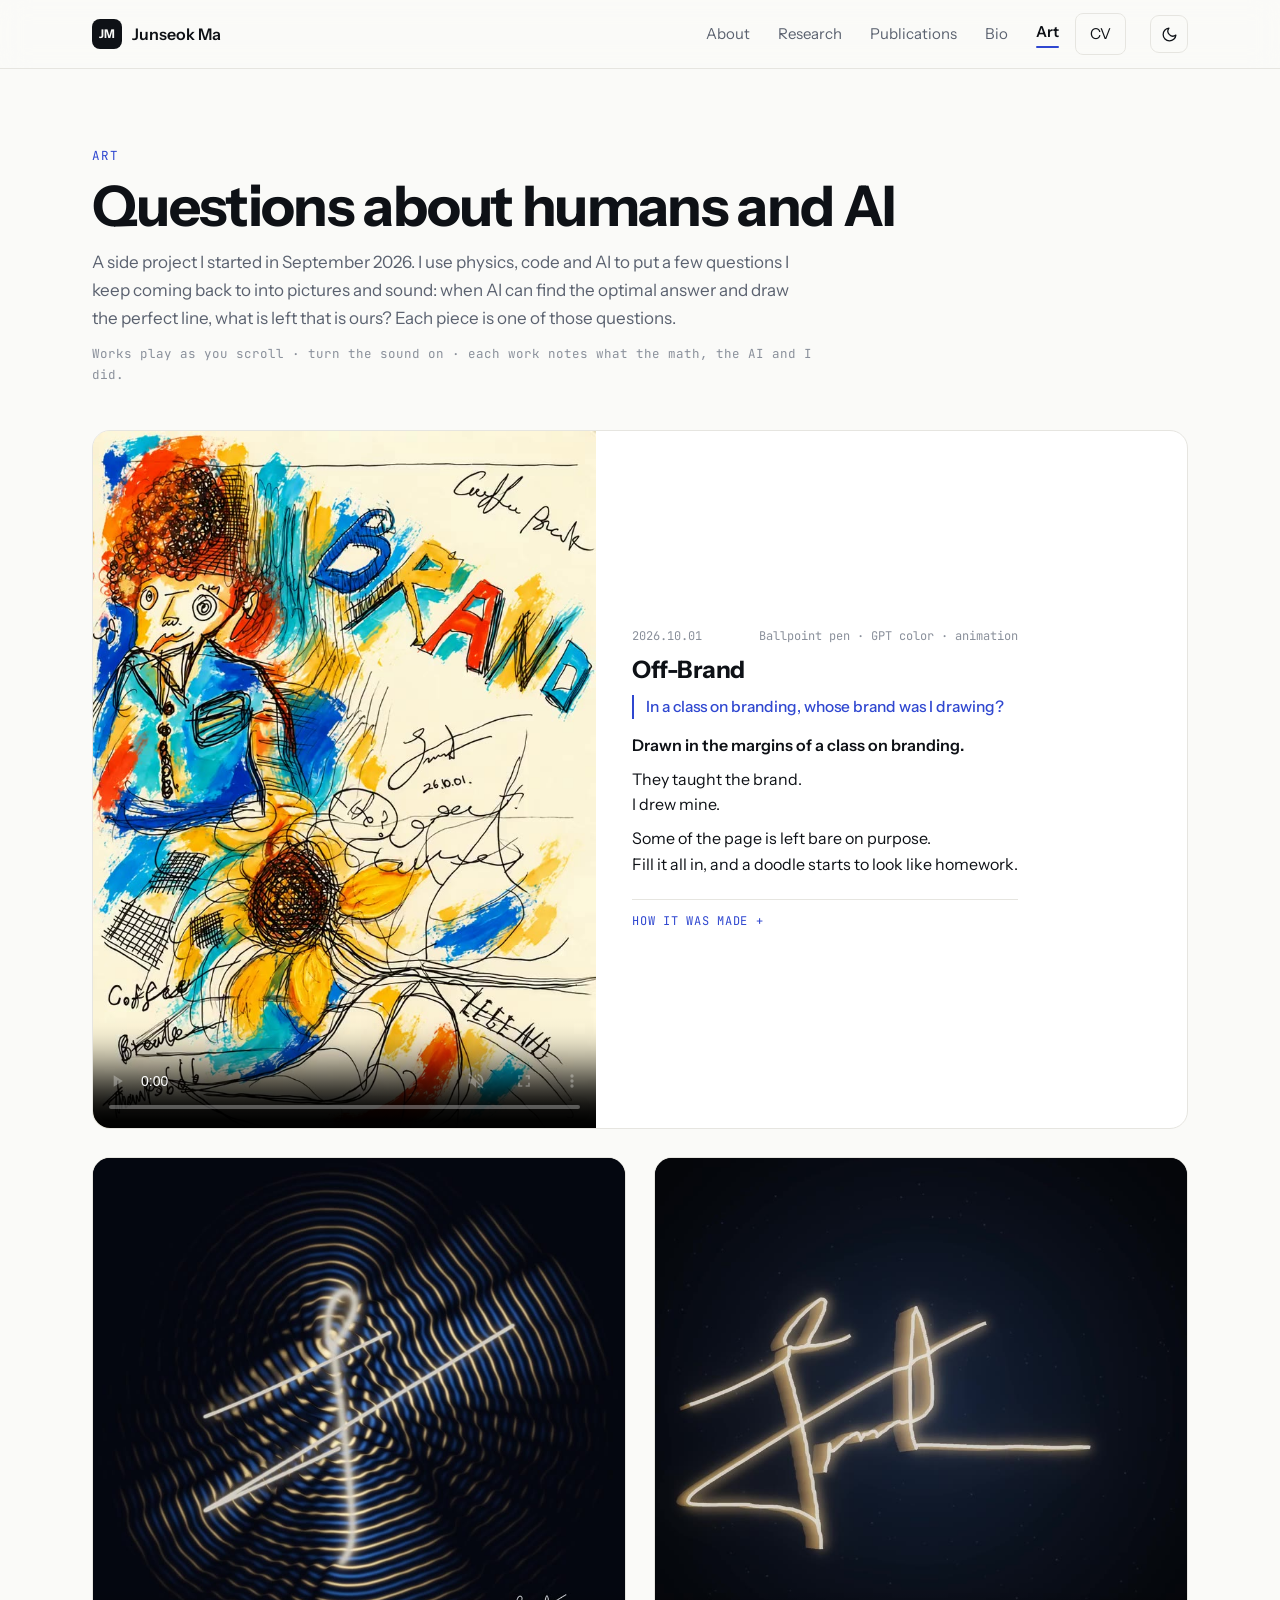
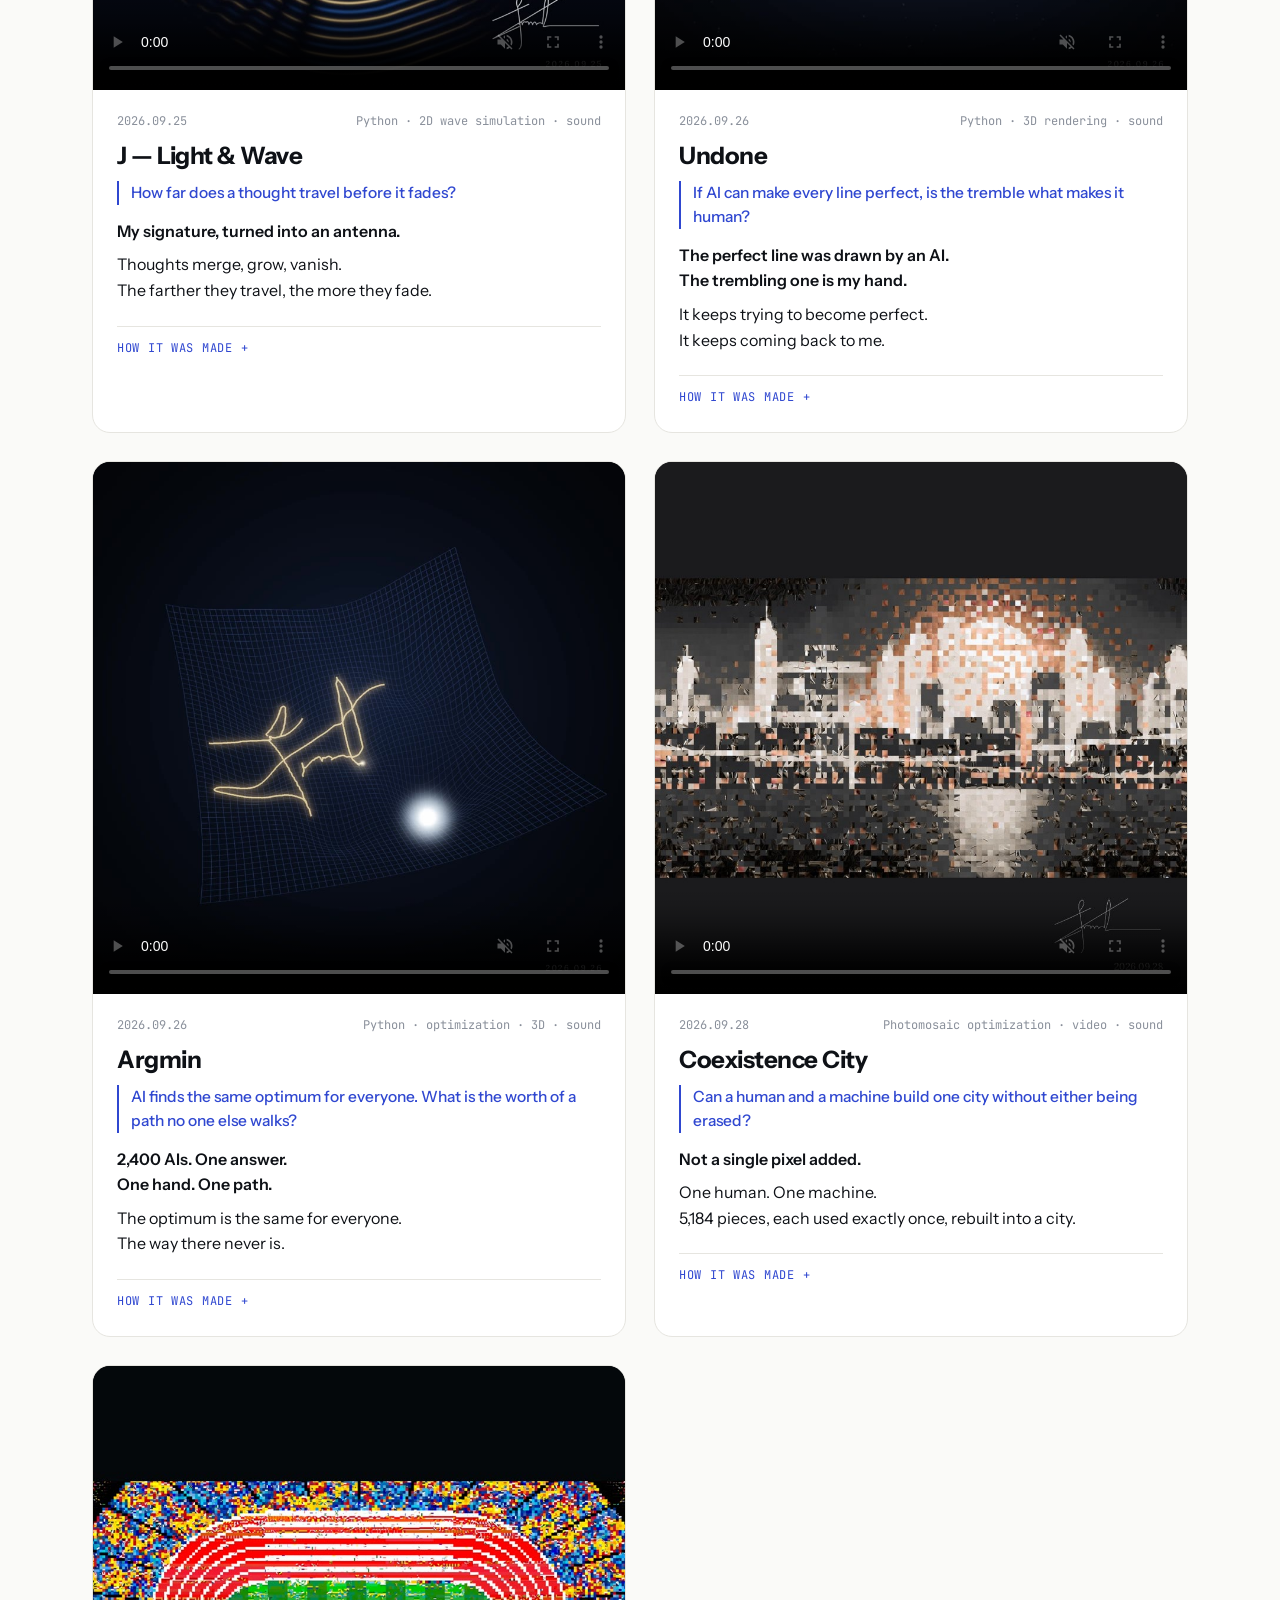
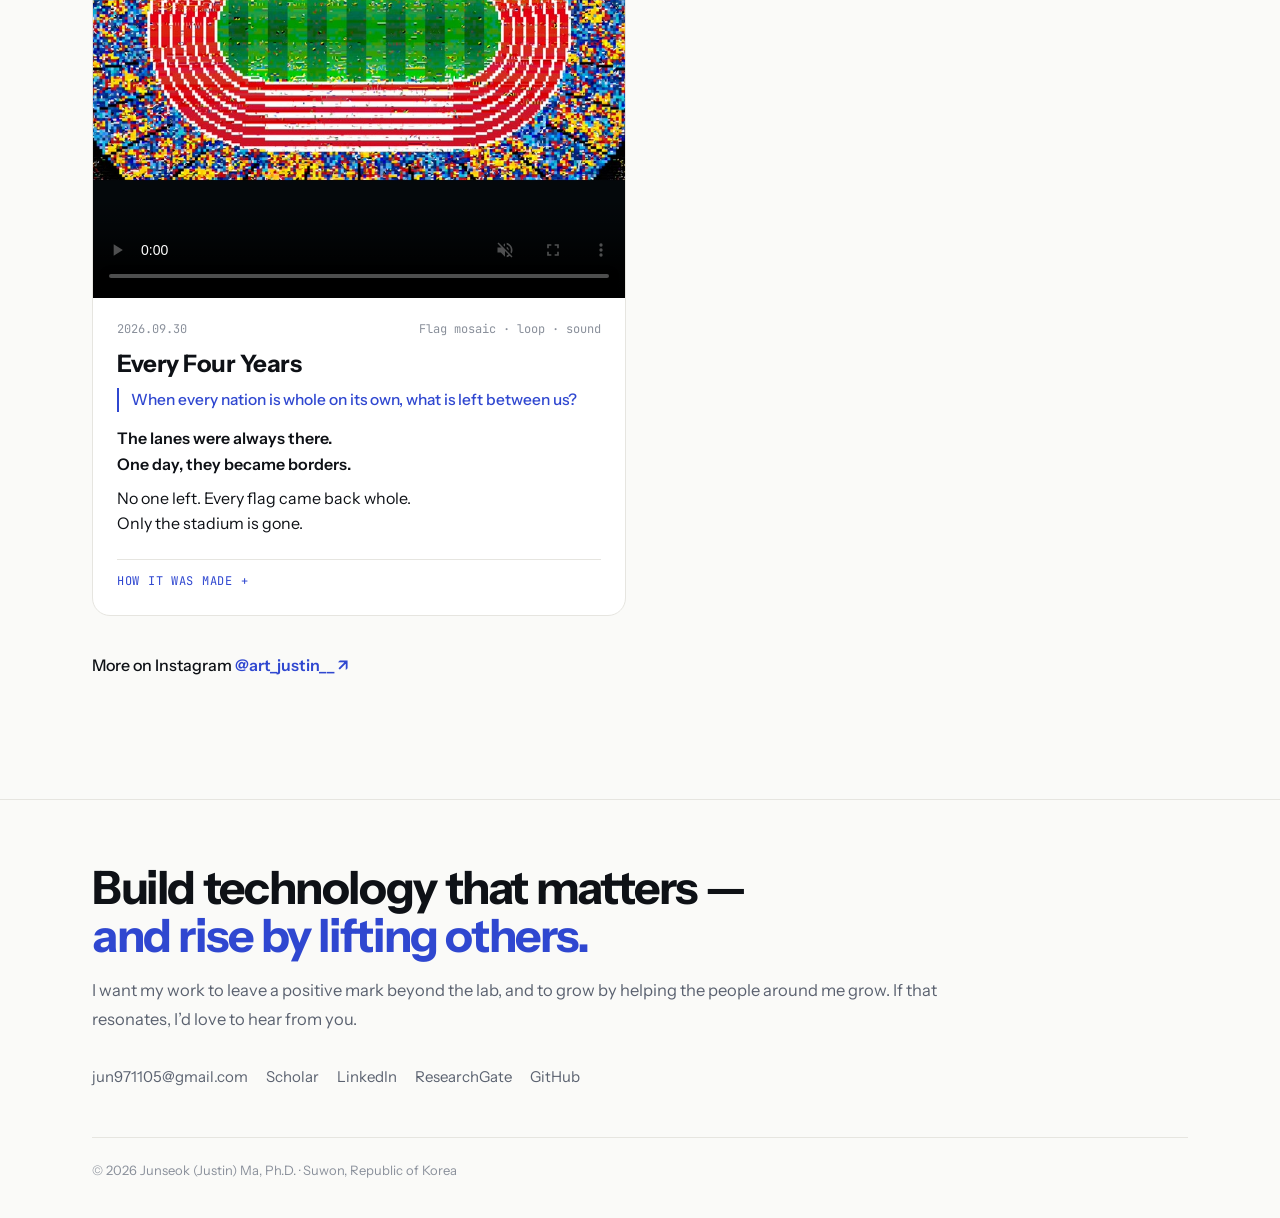
==== art.html @ 6d52af90 "Art: refine Off-Brand card text" ====
<!DOCTYPE html>
<html lang="en">
<head>
  <!-- HEAD:START -->
  <meta charset="UTF-8" />
  <meta name="viewport" content="width=device-width, initial-scale=1" />
  <meta name="color-scheme" content="light dark" />
  <link rel="preconnect" href="https://fonts.googleapis.com" />
  <link rel="preconnect" href="https://fonts.gstatic.com" crossorigin />
  <link href="https://fonts.googleapis.com/css2?family=Instrument+Sans:wght@400;500;600;700&family=JetBrains+Mono:wght@400;500&display=swap" rel="stylesheet" />
  <link rel="stylesheet" href="/assets/css/site.css?v=20261002" />
  <script>try{var t=localStorage.getItem('theme');if(t)document.documentElement.setAttribute('data-theme',t);}catch(e){}</script>
  <!-- HEAD:END -->
  <title>Art — Junseok (Justin) Ma</title>
  <meta name="description" content="Digital art by Justin Ma: physics, code and AI — calculated, not drawn." />
</head>
<body>
<!-- NAV:START -->
<header class="site-nav">
  <div class="container">
    <a class="brand" href="/"><span class="brand-mark">JM</span>Junseok Ma</a>
    <nav class="nav-links" aria-label="Main">
      <a href="/" data-nav="home">About</a>
      <a href="/research.html" data-nav="research">Research</a>
      <a href="/publication.html" data-nav="publications">Publications</a>
      <a href="/bio.html" data-nav="bio">Bio</a>
      <a href="/art.html" data-nav="art" class="active" aria-current="page">Art</a>
      <a class="nav-cv" href="https://drive.google.com/file/d/1LHwjuKT5SRex9XsXRxIwTksMJjRlqdAP/view?usp=sharing" target="_blank" rel="noopener">CV</a>
    </nav>
    <button class="theme-toggle" type="button" data-theme-toggle aria-label="Toggle dark mode">
      <svg viewBox="0 0 24 24" fill="none" stroke="currentColor" stroke-width="1.8" stroke-linecap="round" stroke-linejoin="round" aria-hidden="true"><path d="M21 12.8A9 9 0 1 1 11.2 3a7 7 0 0 0 9.8 9.8z"/></svg>
    </button>
  </div>
</header>
<!-- NAV:END -->
  <main class="page art-page">
  <div class="container">
    <header class="page-header">
      <span class="eyebrow">Art</span>
      <h1>Questions about humans and AI</h1>
      <p>A side project I started in September 2026. I use physics, code and AI to put a few questions I keep coming back to into pictures and sound: when AI can find the optimal answer and draw the perfect line, what is left that is ours? Each piece is one of those questions.</p>
      <p class="art-hint">Works play as you scroll · turn the sound on · each work notes what the math, the AI and I did.</p>
    </header>
    <div class="art-grid">
        <article class="artwork artwork--feature">
          <div class="art-media">
            <video src="/images/art/off-brand.mp4" poster="/images/art/off-brand.jpg" muted loop playsinline preload="none" controls aria-label="Off-Brand — looping animation of a hand-drawn page"></video>
          </div>
          <div class="art-body">
            <div class="art-meta"><span>2026.10.01</span><span>Ballpoint pen · GPT color · animation</span></div>
            <h2>Off-Brand</h2>
            <p class="art-q">In a class on branding, whose brand was I drawing?</p>
            <div class="art-lines">
            <p>Drawn in the margins of a class on branding.</p>
            <p>They taught the brand.<br />I drew mine.</p>
            <p>Some of the page is left bare on purpose.<br />Fill it all in, and a doodle starts to look like homework.</p>
            </div>
            <details class="art-how"><summary>How it was made</summary><p>Ballpoint and copper pen, drawn by hand in the margins of my notes during a class on branding, then signed and dated on the page. Color was added with ChatGPT (GPT-6 Astra), keeping every pen line, the signature and the date exactly as drawn, and leaving patches of bare paper and loose lines so it still reads as a doodle rather than a finished painting. The animation is code written with Claude (Anthropic): it gently bends parts of the page (the man sways and nods, his spiral eyes turn, the sunflower floats) without redrawing a single line, plus a slight hand-drawn shimmer. The title has two meanings: drifting off the topic of the class, and doing something a little off-brand for an engineer.</p></details>
          </div>
        </article>
        <article class="artwork">
          <div class="art-media">
            <video src="/images/art/j-light-wave.mp4" poster="/images/art/j-light-wave.jpg" muted loop playsinline preload="none" controls aria-label="J — Light &amp; Wave — looping video with sound"></video>
          </div>
          <div class="art-body">
            <div class="art-meta"><span>2026.09.25</span><span>Python · 2D wave simulation · sound</span></div>
            <h2>J — Light &amp; Wave</h2>
            <p class="art-q">How far does a thought travel before it fades?</p>
            <div class="art-lines">
            <p>My signature, turned into an antenna.</p>
            <p>Thoughts merge, grow, vanish.<br />The farther they travel, the more they fade.</p>
            </div>
            <details class="art-how"><summary>How it was made</summary><p>About 240 tiny wave sources were placed along the strokes of my signature, a quarter wavelength apart, so each stroke radiates like a traveling-wave antenna. Their cylindrical waves were summed pixel by pixel: gold marks the crests, blue the troughs, and brightness the field strength. The loop is one full wave cycle. Physics set the interference and the nulls; I chose the color, the glow and the fade.</p></details>
          </div>
        </article>
        <article class="artwork">
          <div class="art-media">
            <video src="/images/art/undone.mp4" poster="/images/art/undone.jpg" muted loop playsinline preload="none" controls aria-label="Undone — looping video with sound"></video>
          </div>
          <div class="art-body">
            <div class="art-meta"><span>2026.09.26</span><span>Python · 3D rendering · sound</span></div>
            <h2>Undone</h2>
            <p class="art-q">If AI can make every line perfect, is the tremble what makes it human?</p>
            <div class="art-lines">
            <p>The perfect line was drawn by an AI.<br />The trembling one is my hand.</p>
            <p>It keeps trying to become perfect.<br />It keeps coming back to me.</p>
            </div>
            <details class="art-how"><summary>How it was made</summary><p>The trembling line is traced from my real handwritten signature. An AI smoothed it into perfect curves, then let it fall back to my hand. The melody is read off the signature itself: the higher the pen, the higher the note — clean when perfecting, lo-fi when returning.</p></details>
          </div>
        </article>
        <article class="artwork">
          <div class="art-media">
            <video src="/images/art/argmin.mp4" poster="/images/art/argmin.jpg" muted loop playsinline preload="none" controls aria-label="Argmin — looping video with sound"></video>
          </div>
          <div class="art-body">
            <div class="art-meta"><span>2026.09.26</span><span>Python · optimization · 3D · sound</span></div>
            <h2>Argmin</h2>
            <p class="art-q">AI finds the same optimum for everyone. What is the worth of a path no one else walks?</p>
            <div class="art-lines">
            <p>2,400 AIs. One answer.<br />One hand. One path.</p>
            <p>The optimum is the same for everyone.<br />The way there never is.</p>
            </div>
            <details class="art-how"><summary>How it was made</summary><p>Every particle runs real gradient descent on the landscape, and they all find the same minimum. The golden line is my handwritten signature, which ignores the slope. The particles’ tones collapse into one note as they converge.</p></details>
          </div>
        </article>
        <article class="artwork">
          <div class="art-media">
            <video src="/images/art/coexistence-city.mp4" poster="/images/art/coexistence-city.jpg" muted loop playsinline preload="none" controls aria-label="Coexistence City — looping video with sound"></video>
          </div>
          <div class="art-body">
            <div class="art-meta"><span>2026.09.28</span><span>Photomosaic optimization · video · sound</span></div>
            <h2>Coexistence City</h2>
            <p class="art-q">Can a human and a machine build one city without either being erased?</p>
            <div class="art-lines">
            <p>Not a single pixel added.</p>
            <p>One human. One machine.<br />5,184 pieces, each used exactly once, rebuilt into a city.</p>
            </div>
            <details class="art-how"><summary>How it was made</summary><p>The human is me; the robot was imagined by an AI (ChatGPT). Both portraits were cut into tiles, and an optimizer decided where every tile goes — no copies, no recoloring, nothing left over. Every tile that lands plays a note: soft strings for the human, small metallic pings for the machine.</p></details>
          </div>
        </article>
        <article class="artwork">
          <div class="art-media">
            <video src="/images/art/every-four-years.mp4" poster="/images/art/every-four-years.jpg" muted loop playsinline preload="none" controls aria-label="Every Four Years — looping video with sound"></video>
          </div>
          <div class="art-body">
            <div class="art-meta"><span>2026.09.30</span><span>Flag mosaic · loop · sound</span></div>
            <h2>Every Four Years</h2>
            <p class="art-q">When every nation is whole on its own, what is left between us?</p>
            <div class="art-lines">
            <p>The lanes were always there.<br />One day, they became borders.</p>
            <p>No one left. Every flag came back whole.<br />Only the stadium is gone.</p>
            </div>
            <details class="art-how"><summary>How it was made</summary><p>The flags of 193 UN member states and 2 observer states, each cut into 108 pieces — 21,060 in all, every piece used exactly once, nothing added or recolored. Arranged by color, they become a stadium seen from above. It tears along the lane lines, each piece flies home to its own flag in parade order, and then they gather again, in a seamless 36-second loop. The crowd is heard only while the stadium is whole; the glassy sparkle follows how many nations are in motion. Made in dialogue with Claude (Anthropic), which wrote the layout, rendering and sound code. Flag artwork: flag-icons (MIT).</p></details>
          </div>
        </article>
    </div>
    <p class="art-follow">More on Instagram <a href="https://www.instagram.com/art_justin__/" target="_blank" rel="noopener">@art_justin__ ↗</a></p>
  </div>
  </main>
<!-- FOOTER:START -->
<footer class="site-footer">
  <div class="container">
    <div class="footer-cta">
      <div class="footer-message">
        <h2>Build technology that matters —<br /><span>and rise by lifting others.</span></h2>
        <p>I want my work to leave a positive mark beyond the lab, and to grow by helping the people around me grow. If that resonates, I’d love to hear from you.</p>
      </div>
      <div class="footer-links">
        <a href="mailto:jun971105@gmail.com">jun971105@gmail.com</a>
        <a href="https://scholar.google.com/citations?user=HI6_iqEAAAAJ&hl=en" target="_blank" rel="noopener">Scholar</a>
        <a href="https://www.linkedin.com/in/justin-junseok-ma/" target="_blank" rel="noopener">LinkedIn</a>
        <a href="https://www.researchgate.net/profile/Justin-Ma-11/research" target="_blank" rel="noopener">ResearchGate</a>
        <a href="https://github.com/justin-js-ma" target="_blank" rel="noopener">GitHub</a>
      </div>
    </div>
    <div class="footer-bottom">
      <span>© 2026 Junseok (Justin) Ma, Ph.D. · Suwon, Republic of Korea</span>
    </div>
  </div>
</footer>
<script src="/assets/js/site.js" defer></script>
<script src="/assets/js/art.js" defer></script>
<!-- FOOTER:END -->
</body>
</html>
---- assets/css/site.css ----
/* ==========================================================
   justin-js-ma.github.io — shared styles
   ========================================================== */

:root {
  --bg: #fafaf8;
  --surface: #ffffff;
  --ink: #0e1116;
  --muted: #5b6270;
  --faint: #8a909b;
  --line: #e6e5e0;
  --accent: #2f47d0;
  --accent-soft: #eef0fc;
  --warm: #974712;
  --warm-soft: #fbeee2;
  --nav-bg: rgba(250, 250, 248, 0.82);
  --radius: 16px;
  --maxw: 1160px;
  --font: "Instrument Sans", system-ui, -apple-system, "Segoe UI", sans-serif;
  --mono: "JetBrains Mono", ui-monospace, SFMono-Regular, Menlo, monospace;
}

:root[data-theme="dark"] {
  --bg: #0c0f14;
  --surface: #131821;
  --ink: #e9ecf2;
  --muted: #a0a8b6;
  --faint: #7a8392;
  --line: #242b37;
  --accent: #9aa9ff;
  --accent-soft: #1b2242;
  --warm: #f1b27c;
  --warm-soft: #32231a;
  --nav-bg: rgba(12, 15, 20, 0.82);
}

@media (prefers-color-scheme: dark) {
  :root:not([data-theme="light"]) {
    --bg: #0c0f14;
    --surface: #131821;
    --ink: #e9ecf2;
    --muted: #a0a8b6;
    --faint: #7a8392;
    --line: #242b37;
    --accent: #9aa9ff;
    --accent-soft: #1b2242;
    --warm: #f1b27c;
    --warm-soft: #32231a;
    --nav-bg: rgba(12, 15, 20, 0.82);
  }
}

*, *::before, *::after { box-sizing: border-box; }
html { scroll-behavior: smooth; scroll-padding-top: 88px; -webkit-text-size-adjust: 100%; }
body {
  margin: 0;
  background: var(--bg);
  color: var(--ink);
  font-family: var(--font);
  font-size: 16px;
  line-height: 1.65;
  -webkit-font-smoothing: antialiased;
}
img { max-width: 100%; display: block; }
a { color: inherit; text-decoration: none; }
a:hover { color: var(--accent); }
p a, li a, .text-link { color: var(--accent); }
p a:hover, li a:hover, .text-link:hover { text-decoration: underline; text-underline-offset: 3px; }
strong { font-weight: 600; }
.mono { font-family: var(--mono); }
.container { max-width: var(--maxw); margin: 0 auto; padding: 0 32px; }

/* ---------- Navigation ---------- */
.site-nav {
  position: sticky; top: 0; z-index: 50;
  background: var(--nav-bg);
  backdrop-filter: saturate(180%) blur(14px);
  -webkit-backdrop-filter: saturate(180%) blur(14px);
  border-bottom: 1px solid var(--line);
}
.site-nav .container { display: flex; align-items: center; gap: 24px; height: 68px; }
.brand { display: flex; align-items: center; gap: 10px; font-weight: 600; font-size: 16px; margin-right: auto; white-space: nowrap; }
.brand-mark {
  display: grid; place-items: center; width: 30px; height: 30px; border-radius: 8px;
  background: var(--ink); color: var(--bg); font-size: 12px; font-weight: 700; letter-spacing: 0.02em;
}
.brand:hover { color: var(--ink); }
.nav-links { display: flex; align-items: center; gap: 4px; }
.nav-links a { padding: 8px 12px; border-radius: 8px; font-size: 15px; color: var(--muted); }
.nav-links a:hover { color: var(--ink); background: var(--accent-soft); }
.nav-links a.active { color: var(--ink); font-weight: 600; }
.nav-links a.active::after { content: ""; display: block; height: 2px; margin-top: 2px; border-radius: 2px; background: var(--accent); }
.nav-cv { padding: 8px 14px !important; border: 1px solid var(--line); color: var(--ink) !important; }
.theme-toggle {
  display: grid; place-items: center; width: 38px; height: 38px; border-radius: 9px;
  border: 1px solid var(--line); background: transparent; color: var(--ink); cursor: pointer;
}
.theme-toggle:hover { background: var(--accent-soft); }
.theme-toggle svg { width: 17px; height: 17px; }

/* ---------- Common blocks ---------- */
.eyebrow { font-family: var(--mono); font-size: 12.5px; letter-spacing: 0.08em; text-transform: uppercase; color: var(--accent); }
.chip {
  display: inline-flex; align-items: center; gap: 6px; padding: 6px 12px; border-radius: 999px;
  border: 1px solid var(--line); font-size: 13px; font-weight: 500; color: var(--ink); background: var(--surface);
}
.chip-accent { background: var(--accent); border-color: var(--accent); color: #fff; }
:root[data-theme="dark"] .chip-accent { color: #0c0f14; }
@media (prefers-color-scheme: dark) { :root:not([data-theme="light"]) .chip-accent { color: #0c0f14; } }
.badge { align-self: flex-start; display: inline-block; padding: 3px 10px; border-radius: 999px; background: var(--warm-soft); color: var(--warm); font-size: 12px; font-weight: 600; }
.btn {
  display: inline-flex; align-items: center; gap: 8px; height: 44px; padding: 0 18px; border-radius: 10px;
  font-size: 15px; font-weight: 600; border: 1px solid var(--line); background: var(--surface); color: var(--ink);
}
.btn:hover { color: var(--ink); border-color: var(--ink); }
.btn-primary { background: var(--ink); border-color: var(--ink); color: var(--bg); }
.btn-primary:hover { color: var(--bg); opacity: 0.88; }
.btn svg, .icon-link svg { width: 17px; height: 17px; flex-shrink: 0; }
.card { background: var(--surface); border: 1px solid var(--line); border-radius: var(--radius); }

/* ---------- Home: hero ---------- */
.hero { padding: 88px 0 56px; }
.hero .container { display: grid; grid-template-columns: minmax(0, 1fr) 340px; gap: 72px; align-items: center; }
.hero h1 { margin: 18px 0 20px; font-size: clamp(44px, 6.4vw, 76px); line-height: 1; letter-spacing: -0.035em; font-weight: 700; }
.hero h1 .phd { color: var(--faint); font-weight: 500; }
.hero-role { font-size: 19px; font-weight: 600; margin: 0; }
.hero-org { font-size: 16px; color: var(--muted); margin: 2px 0 22px; }
.hero-lead { font-size: 18px; line-height: 1.7; color: var(--muted); max-width: 640px; margin: 0 0 28px; }
.hero-actions { display: flex; flex-wrap: wrap; gap: 10px; align-items: center; }
.icon-link {
  display: inline-grid; place-items: center; width: 44px; height: 44px; border-radius: 10px;
  border: 1px solid var(--line); background: var(--surface); color: var(--ink);
}
.icon-link:hover { border-color: var(--ink); color: var(--ink); }
.hero-photo { position: relative; }
.hero-photo img { width: 100%; height: auto; aspect-ratio: 4 / 5; object-fit: cover; border-radius: 22px; }
.hero-photo .status {
  position: absolute; left: 14px; bottom: 14px; display: inline-flex; align-items: center; gap: 8px;
  padding: 8px 13px; border-radius: 999px; background: rgba(10, 13, 18, 0.74); color: #fff; font-size: 13px; font-weight: 500;
  backdrop-filter: blur(6px); -webkit-backdrop-filter: blur(6px);
}
.status-dot { width: 8px; height: 8px; border-radius: 50%; background: #4ade80; box-shadow: 0 0 0 3px rgba(74, 222, 128, 0.25); }

/* ---------- Home: stats ---------- */
.stats { display: grid; grid-template-columns: repeat(4, minmax(0, 1fr)); border-top: 1px solid var(--line); border-bottom: 1px solid var(--line); }
.stat { padding: 26px 24px 26px 0; }
.stat + .stat { padding-left: 24px; border-left: 1px solid var(--line); }
.stat-num { font-size: 34px; font-weight: 700; letter-spacing: -0.02em; line-height: 1.1; }
.stat-label { font-size: 14px; color: var(--muted); margin-top: 6px; }

/* ---------- Home: sections ---------- */
.section { padding: 96px 0 0; }
.section-grid { display: grid; grid-template-columns: 260px minmax(0, 1fr); gap: 48px; }
.section-head { position: sticky; top: 100px; align-self: start; }
.section-head .num { font-family: var(--mono); font-size: 13px; color: var(--accent); }
.section-head h2 { margin: 8px 0 10px; font-size: 32px; line-height: 1.1; letter-spacing: -0.02em; }
.section-head p { margin: 0; font-size: 15px; color: var(--muted); }
.section-head .text-link { display: inline-block; margin-top: 14px; font-size: 15px; font-weight: 600; }

/* Research */
.research-intro { font-size: 18px; line-height: 1.75; margin: 0 0 28px; }
.figure { padding: 14px; margin: 0 0 20px; }
.figure img { border-radius: 10px; width: 100%; background: #fff; }
.figure figcaption { font-size: 13px; color: var(--faint); padding: 12px 4px 0; }
.themes { display: grid; grid-template-columns: repeat(3, minmax(0, 1fr)); gap: 16px; }
.theme h3 { font-size: 17.5px !important; }
.theme { padding: 26px; display: flex; flex-direction: column; gap: 10px; }
.theme-top { display: flex; justify-content: space-between; align-items: center; gap: 12px; }
.theme-icon { display: grid; place-items: center; width: 40px; height: 40px; border-radius: 10px; background: var(--accent-soft); color: var(--accent); }
.theme-icon svg { width: 20px; height: 20px; }
.theme-when { font-family: var(--mono); font-size: 12px; color: var(--faint); }
.theme h3 { margin: 4px 0 0; font-size: 19px; letter-spacing: -0.01em; }
.theme p { margin: 0; font-size: 15px; color: var(--muted); line-height: 1.65; }
.theme .result { margin-top: auto; padding-top: 12px; border-top: 1px dashed var(--line); font-size: 13.5px; color: var(--ink); }
.theme .result span { font-family: var(--mono); font-size: 11.5px; color: var(--accent); text-transform: uppercase; letter-spacing: 0.06em; margin-right: 6px; }

/* Timeline */
.timeline { list-style: none; margin: 0; padding: 0; position: relative; }
.timeline::before { content: ""; position: absolute; left: 7px; top: 8px; bottom: 8px; width: 1px; background: var(--line); }
.tl-item { position: relative; padding: 0 0 36px 40px; }
.tl-item:last-child { padding-bottom: 0; }
.tl-item::before {
  content: ""; position: absolute; left: 0; top: 7px; width: 15px; height: 15px; border-radius: 50%;
  background: var(--bg); border: 2px solid var(--line);
}
.tl-item.current::before { border-color: var(--accent); background: var(--accent); box-shadow: 0 0 0 4px var(--accent-soft); }
.tl-when { font-family: var(--mono); font-size: 13px; color: var(--faint); }
.tl-item.current .tl-when { color: var(--accent); }
.tl-title { margin: 4px 0 2px; font-size: 20px; font-weight: 600; letter-spacing: -0.01em; }
.tl-role { font-size: 16px; }
.tl-meta { font-size: 14px; color: var(--muted); margin-top: 2px; }
.tl-points { margin: 12px 0 0; padding-left: 18px; color: var(--muted); font-size: 15px; }
.tl-points li { margin: 5px 0; }
.tl-points li::marker { color: var(--faint); }
.tl-sub { margin-top: 14px; padding: 16px 18px; border-radius: 12px; background: var(--surface); border: 1px solid var(--line); }
.tl-sub + .tl-sub { margin-top: 10px; }
.tl-sub-title { font-weight: 600; font-size: 15px; }
.tl-sub-meta { font-size: 13px; color: var(--faint); font-family: var(--mono); }
.tl-sub p { margin: 6px 0 0; font-size: 14.5px; color: var(--muted); }

/* Education */
.edu { display: grid; grid-template-columns: repeat(3, minmax(0, 1fr)); gap: 14px; }
.edu-item { padding: 22px; }
.edu-item .when { font-family: var(--mono); font-size: 12.5px; color: var(--faint); }
.edu-item .deg { font-size: 22px; font-weight: 700; margin-top: 6px; }
.edu-item .school { font-size: 15px; }
.edu-item .lab { font-size: 13.5px; color: var(--muted); margin-top: 4px; }

/* Publications (home) */
.pubs { display: grid; grid-template-columns: repeat(2, minmax(0, 1fr)); gap: 14px; }
.pub { padding: 24px; display: flex; flex-direction: column; gap: 10px; }
.pub:hover { border-color: var(--ink); color: var(--ink); }
.pub-title { font-size: 17.5px; font-weight: 600; line-height: 1.45; }
.pub-authors { font-size: 14px; color: var(--muted); }
.pub-venue { margin-top: auto; font-size: 13.5px; color: var(--faint); font-family: var(--mono); }

/* Talks, service, honors */
.talk { padding: 24px; display: grid; grid-template-columns: minmax(0, 1fr) auto; gap: 20px; align-items: start; }
.talk-title { font-size: 18px; font-weight: 600; line-height: 1.4; }
.talk p { margin: 6px 0 0; font-size: 14.5px; color: var(--muted); }
.talk .when { font-family: var(--mono); font-size: 13px; color: var(--faint); white-space: nowrap; }
.sub-h { font-size: 13px; font-family: var(--mono); letter-spacing: 0.06em; text-transform: uppercase; color: var(--faint); margin: 36px 0 14px; }
.reviews { display: flex; flex-wrap: wrap; gap: 8px; }
.reviews .chip { background: var(--surface); }
.reviews .chip em { font-style: normal; color: var(--faint); font-family: var(--mono); font-size: 12px; }
.honors { list-style: none; margin: 0; padding: 0; border-top: 1px solid var(--line); }
.honors li { display: grid; grid-template-columns: minmax(0, 1fr) auto; gap: 24px; padding: 14px 0; border-bottom: 1px solid var(--line); }
.honors .h-title { font-weight: 500; }
.honors .h-org { display: block; font-size: 14px; color: var(--muted); }
.honors .h-year { font-family: var(--mono); font-size: 13px; color: var(--faint); padding-top: 2px; white-space: nowrap; }

/* ---------- Footer ---------- */
.site-footer { margin-top: 120px; border-top: 1px solid var(--line); }
.footer-cta { padding: 64px 0 48px; display: flex; justify-content: space-between; align-items: flex-end; gap: 32px; flex-wrap: wrap; }
.footer-cta h2 { margin: 0; font-size: clamp(32px, 4.6vw, 52px); line-height: 1.05; letter-spacing: -0.03em; }
.footer-cta h2 span { color: var(--accent); }
.footer-links { display: flex; gap: 18px; flex-wrap: wrap; font-size: 15px; color: var(--muted); }
.footer-bottom { display: flex; justify-content: space-between; align-items: center; gap: 16px; padding: 22px 0 36px; font-size: 13px; color: var(--faint); border-top: 1px solid var(--line); flex-wrap: wrap; }
.hits { display: inline-flex; align-items: center; gap: 8px; font-family: var(--mono); font-size: 11px; letter-spacing: 0.08em; text-transform: uppercase; }
.hits img { height: 16px; }

/* ---------- Inner pages (Bio / Research / Publications) ---------- */
.page { padding: 72px 0 0; }
.page-header { margin-bottom: 44px; }
.page-header h1, .page h1 { margin: 10px 0 12px; font-size: clamp(38px, 5vw, 56px); line-height: 1.05; letter-spacing: -0.03em; font-weight: 700; }
.page-header p { margin: 0; font-size: 17px; color: var(--muted); max-width: 760px; }
.page .lead { font-size: 18px; line-height: 1.75; color: var(--muted); max-width: 860px; }
.page .section { padding: 56px 0 0; }
.page .section > h2, .page .section h2 { font-size: 28px; letter-spacing: -0.02em; margin: 0 0 18px; padding-bottom: 12px; border-bottom: 1px solid var(--line); }
.page h3 { font-size: 20px; margin: 44px 0 14px; letter-spacing: -0.01em; }
.page p { max-width: 860px; }

/* Bio */
.bio-body { max-width: 860px; }
.bio-body .profile-pic { float: right; width: 280px; margin: 6px 0 24px 36px; border-radius: 18px; aspect-ratio: 4 / 5; object-fit: cover; }
.bio-body p { font-size: 17px; line-height: 1.8; color: var(--ink); margin: 0 0 20px; }
.back { margin-top: 40px; }
.back a { color: var(--accent); font-weight: 600; }

/* Research page */
.overview-img { width: 100%; border-radius: 14px; border: 1px solid var(--line); background: #fff; padding: 10px; margin: 8px 0 28px; }
.grid { display: grid; grid-template-columns: repeat(2, minmax(0, 1fr)); gap: 16px; }
.grid .card { padding: 26px; }
.grid .card h3 { margin: 0 0 10px; font-size: 19px; }
.grid .card p { margin: 0; font-size: 15.5px; color: var(--muted); line-height: 1.7; }
.bullets { padding-left: 20px; }
.bullets li { margin: 8px 0; }
.note { color: var(--faint); font-size: 14px; }

/* Publications page */
.ordered { margin: 0; padding: 0; list-style: none; counter-reset: pub; }
.ordered li {
  counter-increment: pub; position: relative; padding: 16px 0 16px 52px; border-bottom: 1px solid var(--line);
  font-size: 15.5px; line-height: 1.65;
}
.ordered li::before {
  content: counter(pub, decimal-leading-zero); position: absolute; left: 0; top: 18px;
  font-family: var(--mono); font-size: 12.5px; color: var(--faint);
}
.me { font-weight: 700; color: var(--ink); text-decoration: underline; text-decoration-color: var(--accent); text-underline-offset: 3px; }
.journal-name { font-style: italic; font-weight: 600; }
.tag { display: inline-block; font-size: 11.5px; padding: 2px 9px; border-radius: 999px; background: var(--accent-soft); color: var(--accent); font-weight: 600; margin-left: 4px; vertical-align: 1px; }
.link-btn { font-size: 13.5px; font-weight: 600; color: var(--accent); margin-left: 4px; }
.pub-jump { display: flex; flex-wrap: wrap; gap: 8px; margin: 0 0 8px; }

/* ---------- Responsive ---------- */
@media (max-width: 980px) {
  .hero .container { grid-template-columns: 1fr; gap: 40px; }
  .hero-photo { max-width: 360px; order: -1; }
  .hero-photo img { aspect-ratio: 1 / 1; object-position: 50% 12%; }
  .section-grid { grid-template-columns: 1fr; gap: 24px; }
  .section-head { position: static; }
  .stats { grid-template-columns: repeat(2, minmax(0, 1fr)); }
  .stat:nth-child(3) { padding-left: 0; border-left: 0; }
  .stat:nth-child(n+3) { border-top: 1px solid var(--line); }
}
@media (max-width: 720px) {
  .container { padding: 0 20px; }
  .site-nav .container { height: auto; padding-top: 12px; padding-bottom: 12px; flex-wrap: wrap; gap: 8px; }
  .nav-links { order: 3; width: 100%; overflow-x: auto; gap: 0; margin: 0 -8px; }
  .nav-links a { font-size: 14px; padding: 6px 8px; white-space: nowrap; }
  .hero { padding: 40px 0 40px; }
  .hero-photo { max-width: 240px; }
  .hero-photo .status { font-size: 12px; padding: 6px 10px; left: 10px; bottom: 10px; }
  .hero-lead { font-size: 16.5px; }
  .themes, .pubs, .edu, .grid { grid-template-columns: 1fr; }
  .section { padding-top: 72px; }
  .talk { grid-template-columns: 1fr; }
  .bio-body .profile-pic { float: none; width: 100%; max-width: 320px; margin: 0 0 24px; }
  .ordered li { padding-left: 40px; }
  .stat-num { font-size: 28px; }
}

/* ---------- Publications: card list ---------- */
.pub-filters { display: flex; flex-wrap: wrap; gap: 8px; margin: 0 0 8px; position: sticky; top: 68px; z-index: 5; padding: 12px 0; background: var(--bg); }
.filter {
  display: inline-flex; align-items: center; gap: 8px; height: 38px; padding: 0 14px; border-radius: 999px;
  border: 1px solid var(--line); background: var(--surface); color: var(--muted); font: inherit; font-size: 14px; font-weight: 500; cursor: pointer;
}
.filter span { font-family: var(--mono); font-size: 12px; color: var(--faint); }
.filter:hover { color: var(--ink); border-color: var(--ink); }
.filter.is-active { background: var(--ink); border-color: var(--ink); color: var(--bg); }
.filter.is-active span { color: var(--bg); opacity: 0.7; }
.filter--ext { margin-left: auto; color: var(--accent); }
.pub-group { padding-top: 40px; }
.pub-group[hidden] { display: none; }
.pub-group-title { display: flex; align-items: baseline; gap: 10px; font-size: 22px !important; margin: 0 0 16px !important; padding-bottom: 12px; border-bottom: 1px solid var(--line); }
.pub-group-title span { font-family: var(--mono); font-size: 13px; font-weight: 400; color: var(--faint); }
.pubcard {
  display: grid; grid-template-columns: 148px minmax(0, 1fr) 88px; gap: 24px; align-items: center;
  padding: 18px 22px 18px 18px; margin-bottom: 12px; background: var(--surface); border: 1px solid var(--line); border-radius: 16px;
  transition: border-color .15s ease, transform .15s ease, box-shadow .15s ease;
}
.pubcard:hover { border-color: color-mix(in srgb, var(--accent) 45%, var(--line)); transform: translateY(-1px); box-shadow: 0 6px 22px -14px rgba(20, 30, 80, 0.35); }
.pubcard[hidden] { display: none; }
.pubcard--compact { grid-template-columns: minmax(0, 1fr) 88px; padding: 16px 22px; }
.pub-thumb {
  position: relative; height: 104px; border-radius: 11px; overflow: hidden; display: flex; flex-direction: column; justify-content: space-between;
  padding: 12px; color: var(--accent); background: var(--accent-soft);
  background-image: radial-gradient(circle at 1px 1px, color-mix(in srgb, var(--accent) 22%, transparent) 1px, transparent 0);
  background-size: 10px 10px;
}
.pub-thumb svg { width: 26px; height: 26px; }
.pub-thumb span { font-family: var(--mono); font-size: 11px; line-height: 1.35; color: var(--ink); opacity: 0.8; }
.pub-thumb--optics { color: #b4532a; background-color: #fbefe6; background-image: radial-gradient(circle at 1px 1px, rgba(180, 83, 42, 0.18) 1px, transparent 0); }
.pub-thumb--matter { color: #1f7a5c; background-color: #e7f4ee; background-image: radial-gradient(circle at 1px 1px, rgba(31, 122, 92, 0.18) 1px, transparent 0); }
.pub-thumb--plain { color: var(--muted); background-color: var(--bg); background-image: none; border: 1px dashed var(--line); }
.pub-thumb img { position: absolute; inset: 0; width: 100%; height: 100%; object-fit: cover; }
:root[data-theme="dark"] .pub-thumb--optics { background-color: #2c1d14; }
:root[data-theme="dark"] .pub-thumb--matter { background-color: #12261f; }
@media (prefers-color-scheme: dark) {
  :root:not([data-theme="light"]) .pub-thumb--optics { background-color: #2c1d14; }
  :root:not([data-theme="light"]) .pub-thumb--matter { background-color: #12261f; }
}
.pub-body { min-width: 0; }
.pub-name { margin: 0 0 6px !important; font-size: 17px !important; line-height: 1.4; letter-spacing: -0.005em; font-weight: 600; }
.pub-name .lang { font-weight: 400; color: var(--faint); font-size: 14px; }
.pub-by { margin: 0; font-size: 14px; line-height: 1.55; color: var(--muted); }
.pub-in { margin: 3px 0 0; font-size: 14px; color: var(--ink); }
.pub-pills { display: flex; flex-wrap: wrap; gap: 6px; margin-top: 10px; }
.pill { display: inline-flex; align-items: center; height: 24px; padding: 0 10px; border-radius: 999px; font-size: 11.5px; font-weight: 600; letter-spacing: 0.02em; }
.pill--status { background: var(--warm-soft); color: var(--warm); }
.pill--first { background: var(--accent-soft); color: var(--accent); }
.pill--link { border: 1px solid var(--line); color: var(--ink); font-family: var(--mono); font-weight: 500; text-transform: uppercase; font-size: 11px; }
.pill--link:hover { border-color: var(--accent); color: var(--accent); }
.pub-year { justify-self: end; font-size: 30px; font-weight: 600; letter-spacing: -0.02em; color: color-mix(in srgb, var(--ink) 22%, transparent); font-variant-numeric: tabular-nums; }
.pub-empty { color: var(--faint); padding: 24px 0; }
@media (max-width: 720px) {
  .pubcard, .pubcard--compact { grid-template-columns: 1fr; gap: 6px; padding: 16px; }
  .pub-thumb { display: none; }
  .pub-year { order: -1; justify-self: start; font-family: var(--mono); font-size: 12.5px; font-weight: 500; color: var(--faint); letter-spacing: 0; }
  .filter--ext { margin-left: 0; }
  .pub-filters { top: 96px; }
}

/* ---------- Bio page ---------- */
.bio-header { margin-bottom: 48px; }
.bio-tagline { font-size: clamp(19px, 2.2vw, 23px) !important; line-height: 1.45; color: var(--muted); margin: 0 !important; letter-spacing: -0.01em; }
.bio-layout { display: grid; grid-template-columns: 300px minmax(0, 1fr); gap: 72px; align-items: start; }
.bio-aside { position: sticky; top: 100px; display: flex; flex-direction: column; gap: 24px; }
.bio-photo { width: 100%; aspect-ratio: 4 / 5; height: auto; object-fit: cover; border-radius: 18px; }
.bio-facts { margin: 0; display: flex; flex-direction: column; gap: 14px; }
.bio-facts div { padding-top: 14px; border-top: 1px solid var(--line); }
.bio-facts dt { font-family: var(--mono); font-size: 11.5px; letter-spacing: 0.08em; text-transform: uppercase; color: var(--faint); margin-bottom: 4px; }
.bio-facts dd { margin: 0; font-size: 14.5px; line-height: 1.55; }
.bio-links { display: flex; flex-wrap: wrap; gap: 6px 14px; padding-top: 14px; border-top: 1px solid var(--line); font-size: 14px; }
.bio-links a { color: var(--accent); }
.bio-links a:hover { text-decoration: underline; text-underline-offset: 3px; }
.bio-text { max-width: 660px; }
.bio-text p { font-size: 18px; line-height: 1.8; margin: 0 0 1.35em; max-width: none; }
.bio-text .bio-lead { font-size: 21px; line-height: 1.6; letter-spacing: -0.01em; color: var(--ink); }
.bio-text .bio-close { padding-top: 1.35em; border-top: 1px solid var(--line); color: var(--ink); font-weight: 500; }
@media (max-width: 980px) {
  .bio-layout { grid-template-columns: 1fr; gap: 36px; }
  .bio-aside { position: static; display: grid; grid-template-columns: 180px minmax(0, 1fr); gap: 20px 24px; }
  .bio-aside .bio-photo { grid-row: span 2; }
  .bio-links { grid-column: 1 / -1; }
}
@media (max-width: 720px) {
  .bio-header { margin-bottom: 32px; }
  .bio-aside { grid-template-columns: 112px minmax(0, 1fr); gap: 14px 16px; }
  .bio-aside .bio-photo { grid-row: span 1; border-radius: 12px; }
  .bio-facts { gap: 10px; }
  .bio-facts div:first-child { padding-top: 0; border-top: 0; }
  .bio-facts dd { font-size: 13.5px; }
  .bio-text p { font-size: 16.5px; line-height: 1.75; margin-bottom: 1.2em; }
  .bio-text .bio-lead { font-size: 18.5px; }
}
.pub-thumb.has-art { padding: 0; display: block; }
.pub-thumb .thumb-art { width: 100%; height: 100%; display: block; }

/* ---------- Home: research infographic ---------- */
.flow { padding: 28px; margin: 0 0 20px; display: flex; flex-direction: column; gap: 28px; }
.flow-head { display: flex; justify-content: space-between; align-items: baseline; gap: 16px; flex-wrap: wrap; }
.flow-sub { font-size: 14px; color: var(--faint); }
.flow-steps { list-style: none; margin: 0; padding: 0; display: grid; grid-template-columns: repeat(4, minmax(0, 1fr)); gap: 12px; counter-reset: none; }
.flow-step { position: relative; display: flex; flex-direction: column; gap: 8px; padding: 18px 16px; border-radius: 14px; background: var(--bg); border: 1px solid var(--line); }
.flow-step:not(:last-child)::after {
  content: ""; position: absolute; top: 34px; right: -12px; width: 12px; height: 12px; z-index: 1;
  background: no-repeat center / 12px url("data:image/svg+xml,%3Csvg xmlns='http://www.w3.org/2000/svg' viewBox='0 0 12 12'%3E%3Cpath d='M3 2l4 4-4 4' fill='none' stroke='%238a909b' stroke-width='1.6' stroke-linecap='round' stroke-linejoin='round'/%3E%3C/svg%3E");
}
.flow-step.is-now { background: var(--accent-soft); border-color: color-mix(in srgb, var(--accent) 40%, var(--line)); }
.flow-top { display: flex; justify-content: space-between; align-items: center; }
.flow-icon { display: grid; place-items: center; width: 36px; height: 36px; border-radius: 10px; background: var(--surface); color: var(--accent); border: 1px solid var(--line); }
.flow-icon svg { width: 19px; height: 19px; }
.flow-num { font-family: var(--mono); font-size: 11.5px; color: var(--faint); letter-spacing: 0.04em; }
.flow-step.is-now .flow-num { color: var(--accent); font-weight: 500; }
.flow-step h3 { margin: 4px 0 0; font-size: 17px; letter-spacing: -0.01em; }
.flow-step p { margin: 0; font-size: 13.5px; line-height: 1.55; color: var(--muted); }
.flow-proof { margin-top: auto; padding-top: 10px; border-top: 1px dashed var(--line); font-family: var(--mono); font-size: 11px; line-height: 1.45; color: var(--ink); }

.spectrum { display: flex; flex-direction: column; gap: 10px; }
.spectrum-label { font-family: var(--mono); font-size: 11.5px; letter-spacing: 0.08em; text-transform: uppercase; color: var(--faint); }
.spectrum-track { position: relative; padding: 30px 0 26px; }
.spectrum-bar { position: relative; height: 10px; border-radius: 999px; overflow: hidden; background: var(--line); }
:root[data-theme="dark"] .spectrum-bar { filter: saturate(0.9) brightness(0.85); }
.spectrum-now {
  position: absolute; top: 0; height: 22px; border: 1.5px solid var(--accent); border-bottom: 0; border-radius: 8px 8px 0 0;
  display: flex; align-items: flex-start; justify-content: flex-start;
}
.spectrum-now em { font-style: normal; font-size: 11px; font-weight: 600; color: var(--accent); background: var(--surface); padding: 0 6px; margin-left: 8px; transform: translateY(-9px); white-space: nowrap; }
.spectrum-dot {
  position: absolute; top: 25px; transform: translateX(-50%); display: grid; place-items: center; width: 20px; height: 20px; border-radius: 50%;
  background: var(--ink); color: var(--bg); font-family: var(--mono); font-size: 10.5px; font-weight: 500; box-shadow: 0 0 0 3px var(--surface);
}
.spectrum-axis { position: relative; height: 16px; margin-top: 8px; }
.spectrum-axis span { position: absolute; transform: translateX(-50%); font-family: var(--mono); font-size: 10.5px; color: var(--faint); white-space: nowrap; }
.spectrum-axis span:first-child { transform: none; }
.spectrum-axis span:last-child { transform: translateX(-100%); }
.spectrum-legend { list-style: none; margin: 0; padding: 0; display: grid; grid-template-columns: repeat(2, minmax(0, 1fr)); gap: 10px 24px; font-size: 13.5px; line-height: 1.5; color: var(--muted); }
.spectrum-legend li { display: grid; grid-template-columns: 26px minmax(0, 1fr); align-items: start; }
.spectrum-legend b { display: inline-grid; place-items: center; width: 18px; height: 18px; margin-top: 1px; border-radius: 50%; background: var(--ink); color: var(--bg); font-family: var(--mono); font-size: 10px; font-weight: 500; }

.flow-path { display: flex; flex-wrap: wrap; align-items: center; gap: 8px; padding-top: 18px; border-top: 1px solid var(--line); font-size: 14px; font-weight: 500; }
.flow-path em { font-style: normal; font-family: var(--mono); font-size: 11.5px; font-weight: 400; color: var(--faint); margin-left: 4px; }
.flow-path .arrow { color: var(--faint); }
.flow-path .is-now { color: var(--accent); }

@media (max-width: 980px) {
  .flow-steps { grid-template-columns: repeat(2, minmax(0, 1fr)); }
  .flow-step:nth-child(2)::after { display: none; }
}
@media (max-width: 720px) {
  .flow { padding: 18px; gap: 22px; }
  .flow-steps { grid-template-columns: 1fr; }
  .flow-step::after { display: none; }
  .spectrum-legend { grid-template-columns: 1fr; }
  .spectrum-axis span:nth-child(2), .spectrum-axis span:nth-child(5) { display: none; }
  .spectrum-now em { font-size: 10px; }
}

/* ---------- Stats: animated ---------- */
.stat { position: relative; overflow: hidden; }
.stat-num { font-variant-numeric: tabular-nums; font-size: clamp(38px, 4.4vw, 52px) !important; transition: color .6s ease; }
.stats.is-armed .stat-num { color: var(--accent); }
.stats.is-in .stat-num.done { color: var(--ink); }
.stat-sub { font-family: var(--mono); font-size: 11.5px; color: var(--faint); margin-top: 4px; letter-spacing: 0.02em; }
.stat-bar { position: absolute; left: 0; bottom: -1px; height: 2px; width: 100%; background: var(--accent); transform: scaleX(0); transform-origin: left; }
.stat + .stat .stat-bar { left: 24px; width: calc(100% - 24px); }
.stats.is-armed .stat-bar { transition: transform 1.4s cubic-bezier(.16, 1, .3, 1); }
.stats.is-in .stat-bar { transform: scaleX(1); }
.stats.is-in .stat:nth-child(2) .stat-bar { transition-delay: .14s; }
.stats.is-in .stat:nth-child(3) .stat-bar { transition-delay: .28s; }
.stats.is-in .stat:nth-child(4) .stat-bar { transition-delay: .42s; }
.stats:not(.is-armed) .stat-bar { transform: scaleX(1); opacity: .35; }

/* ---------- Original research figure ---------- */
.figure--hero { padding: 18px; }
.figure--hero img { border-radius: 12px; }
.figure--hero figcaption { display: flex; flex-wrap: wrap; gap: 4px 10px; font-size: 13.5px; color: var(--muted); padding: 14px 4px 2px; }
.figure--hero figcaption span { font-weight: 600; color: var(--ink); }

/* ---------- Spectrum: regions + visible zoom ---------- */
.spectrum-track { padding-top: 48px !important; }
.spectrum-now { top: 0 !important; }
.spectrum-regions { position: relative; height: 16px; margin-bottom: 4px; }
.spectrum-regions span { position: absolute; top: 0; text-align: center; font-family: var(--mono); font-size: 10.5px; letter-spacing: 0.02em; color: var(--faint); border-left: 1px dashed var(--line); line-height: 16px; white-space: nowrap; overflow: hidden; }
.spectrum-regions span:first-child { border-left: 0; }
.seg { position: absolute; top: 0; bottom: 0; }
.seg-mw { background: linear-gradient(90deg, #cfd7fa, #a9b8f4); }
.seg-mm { background: linear-gradient(90deg, #a9b8f4, #8e9cef); }
.seg-thz { background: linear-gradient(90deg, #8e9cef, #a58fe0); }
.seg-ir { background: linear-gradient(90deg, #b58ec9, #d98a7a 70%, #c0392b); }
.seg-vis { background: linear-gradient(90deg, #ff2d2d, #ff9a1f, #ffe11f, #37d67a, #1fb5ff, #3b4cff, #8a2be2); }
.seg-uv { background: linear-gradient(90deg, #7b3fe4, #b6a6f0); }
.spectrum-dot { top: 63px !important; }
.spectrum-zoom { margin: 14px 0 0 auto; width: min(360px, 100%); position: relative; }
.spectrum-zoom::before { content: "zoom · visible band"; display: block; text-align: right; margin-bottom: 6px; font-family: var(--mono); font-size: 10px; letter-spacing: 0.06em; text-transform: uppercase; color: var(--faint); }
.zoom-bar { position: relative; height: 14px; border-radius: 999px; background: linear-gradient(90deg, #d7191c 0%, #ff7f00 18%, #ffe11f 36%, #2fc46b 52%, #1fb5ff 68%, #3b4cff 84%, #7a2be2 100%); }
.zoom-bar .spectrum-dot { top: -3px !important; left: 50%; }
.zoom-scale { display: flex; justify-content: space-between; align-items: baseline; gap: 8px; margin-top: 6px; font-family: var(--mono); font-size: 10.5px; color: var(--faint); }
.zoom-scale b { font-family: var(--font); font-size: 12.5px; font-weight: 600; color: var(--ink); }

/* ---------- Research scenes (sci-fi screens) ---------- */
.scene { position: relative; height: 150px; border-radius: 12px; overflow: hidden; background: #060912; border: 1px solid rgba(95, 227, 255, 0.2);
  box-shadow: 0 10px 30px -18px rgba(40, 80, 255, 0.55), inset 0 0 0 1px rgba(150, 132, 255, 0.06); }
.scene canvas { position: absolute; inset: 0; width: 100%; height: 100%; display: block; }
.scene .c { position: absolute; width: 10px; height: 10px; border-color: #5fe3ff; border-style: solid; border-width: 0; opacity: .75; pointer-events: none; }
.scene .tl { top: 6px; left: 6px; border-top-width: 1.5px; border-left-width: 1.5px; }
.scene .tr { top: 6px; right: 6px; border-top-width: 1.5px; border-right-width: 1.5px; }
.scene .bl { bottom: 6px; left: 6px; border-bottom-width: 1.5px; border-left-width: 1.5px; }
.scene .br { bottom: 6px; right: 6px; border-bottom-width: 1.5px; border-right-width: 1.5px; }
.theme .scene { margin: -10px -10px 6px; }
.card--scene { display: flex; flex-direction: column; }
.card--scene .scene { height: 170px; margin: -10px -10px 18px; }
@media (max-width: 720px) { .scene { height: 140px; } .card--scene .scene { height: 150px; } .spectrum-regions span { font-size: 8.5px; letter-spacing: 0; } .spectrum-regions span:nth-child(3) { visibility: hidden; } }

/* ---------- Research: highlights timeline ---------- */
.highlights { list-style: none; margin: 0; padding: 0; position: relative; }
.highlights::before { content: ""; position: absolute; left: 96px; top: 6px; bottom: 6px; width: 1px; background: var(--line); }
.hl { display: grid; grid-template-columns: 80px minmax(0, 1fr); gap: 32px; padding: 0 0 26px; position: relative; }
.hl::before { content: ""; position: absolute; left: 91px; top: 6px; width: 11px; height: 11px; border-radius: 50%; background: var(--bg); border: 2px solid var(--accent); }
.hl-year { font-family: var(--mono); font-size: 13px; color: var(--faint); text-align: right; padding-top: 1px; }
.hl-tag { display: inline-block; font-family: var(--mono); font-size: 11px; letter-spacing: 0.06em; text-transform: uppercase; color: var(--accent); }
.hl h3 { margin: 4px 0 6px !important; font-size: 18px !important; letter-spacing: -0.01em; }
.hl p { margin: 0; font-size: 15px; line-height: 1.65; color: var(--muted); max-width: 760px; }
.hl-link { font-family: var(--mono); font-size: 12px; font-weight: 500; white-space: nowrap; }
.page .note a { color: var(--accent); }

/* ---------- Footer message ---------- */
.footer-message { max-width: 920px; }
.footer-message h2 { font-size: clamp(30px, 4vw, 46px) !important; }
.footer-message p { margin: 16px 0 0; font-size: 16.5px; line-height: 1.7; color: var(--muted); }
@media (max-width: 720px) {
  .highlights::before { left: 6px; }
  .hl { grid-template-columns: 1fr; gap: 4px; padding-left: 28px; }
  .hl::before { left: 1px; }
  .hl-year { text-align: left; }
}

/* ---------- Stats: five columns ---------- */
.stats--5 { grid-template-columns: repeat(5, minmax(0, 1fr)); }
.stats.is-in .stat:nth-child(5) .stat-bar { transition-delay: .56s; }
@media (max-width: 980px) {
  .stats--5 { grid-template-columns: repeat(2, minmax(0, 1fr)); }
  .stats--5 .stat:nth-child(odd) { padding-left: 0; border-left: 0; }
  .stats--5 .stat:nth-child(odd) .stat-bar { left: 0; width: 100%; }
  .stats--5 .stat:nth-child(even) { padding-left: 24px; border-left: 1px solid var(--line); }
  .stats--5 .stat:nth-child(n+3) { border-top: 1px solid var(--line); }
  .stats--5 .stat:nth-child(5) { grid-column: 1 / -1; }
}

/* ---------- Publications: numbering + year dividers ---------- */
.pubcard { grid-template-columns: 136px minmax(0, 1fr) 64px; padding: 16px 20px 16px 16px; margin-bottom: 10px; }
.pubcard--compact { grid-template-columns: minmax(0, 1fr) 64px; }
.pub-thumb { height: 92px; }
.pub-name { font-size: 17.5px !important; line-height: 1.38; }
.pub-by { color: color-mix(in srgb, var(--ink) 62%, var(--bg)); }
.pub-in { margin-top: 5px; font-size: 14px; font-weight: 500; }
.pub-in .journal-name { color: var(--accent); font-style: italic; font-weight: 600; }
.pub-y { color: var(--faint); font-weight: 400; }
.pub-no { justify-self: end; align-self: start; margin-top: 2px; font-family: var(--mono); font-size: 13px; font-weight: 500; color: var(--muted); background: var(--bg); border: 1px solid var(--line); border-radius: 8px; padding: 4px 8px; min-width: 44px; text-align: center; }
.pubcard[data-first="true"] .pub-no { color: var(--accent); border-color: color-mix(in srgb, var(--accent) 40%, var(--line)); background: var(--accent-soft); }
.pub-yeardiv { display: flex; align-items: center; gap: 12px; margin: 18px 0 10px; }
.pub-yeardiv:first-of-type { margin-top: 4px; }
.pub-yeardiv span { font-family: var(--mono); font-size: 13px; font-weight: 500; color: var(--ink); }
.pub-yeardiv::after { content: ""; flex: 1; height: 1px; background: var(--line); }
.pub-yeardiv[hidden] { display: none; }
.pub-group-title { margin-bottom: 8px !important; }
@media (max-width: 720px) {
  .pubcard, .pubcard--compact { grid-template-columns: minmax(0, 1fr) auto; }
  .pub-no { order: 0; grid-row: 1; grid-column: 2; }
  .pub-thumb, .pub-thumb.has-art { display: none; }
  .pub-body { grid-row: 1; grid-column: 1; }
}
.bio-facts .fact { display: block; }
.bio-facts .fact + .fact { margin-top: 8px; }
.pub-thumb.has-img { background: #ffffff; border: 1px solid var(--line); }
.pub-thumb.has-img img { object-fit: contain; padding: 4px; }

/* ---------- Home overview scene ---------- */
.overview-fx { margin: 0 0 20px; }
.scene--hero { height: auto !important; aspect-ratio: 12 / 5; border-radius: 16px; }
.overview-fx figcaption { display: flex; flex-wrap: wrap; gap: 4px 8px; padding: 12px 4px 0; font-size: 13.5px; color: var(--muted); }
.overview-fx figcaption span { font-weight: 600; color: var(--ink); }
@media (max-width: 560px) { .scene--hero { aspect-ratio: 10 / 16.5; } }
.tl-head { display: flex; flex-wrap: wrap; align-items: baseline; gap: 4px 14px; margin: 4px 0 2px; }
.tl-head .tl-title { margin: 0; }
.tl-where { display: inline-flex; align-items: center; gap: 4px; font-size: 13px; color: var(--faint); }
.tl-where svg { width: 13px; height: 13px; flex-shrink: 0; position: relative; top: 1px; }
.pill--new { background: color-mix(in srgb, #1f9d6b 14%, transparent); color: #147a52; }
:root[data-theme="dark"] .pill--new { color: #6fe3b0; }
@media (prefers-color-scheme: dark) { :root:not([data-theme="light"]) .pill--new { color: #6fe3b0; } }

/* ---------- Home: philosophy statement ---------- */
.motto { padding: 104px 0 8px; }
.motto .container { display: flex; flex-direction: column; align-items: center; text-align: center; }
.motto-line { margin: 0; font-size: clamp(30px, 4.4vw, 54px); line-height: 1.1; letter-spacing: -0.03em; font-weight: 700; max-width: 980px; }
.motto-line span { color: var(--accent); }
.motto-text { margin: 22px 0 0; max-width: 640px; font-size: 17px; line-height: 1.7; color: var(--muted); }
.motto + .section { padding-top: 104px; }
.footer-message--contact h2 { margin-top: 8px !important; font-size: clamp(26px, 3vw, 34px) !important; }
@media (max-width: 720px) {
  .motto { padding: 72px 0 0; }
  .motto .container { align-items: flex-start; text-align: left; }
  .motto-line { font-size: 26px; line-height: 1.15; }
  .motto-text { font-size: 15.5px; margin-top: 16px; }
  .motto + .section { padding-top: 72px; }
}

/* ---------- Art page ---------- */
.art-page .page-header p { max-width: 720px; }
.art-hint { margin-top: 12px !important; font-family: var(--mono); font-size: 12.5px !important; color: var(--faint) !important; }
.art-grid { display: grid; grid-template-columns: repeat(2, minmax(0, 1fr)); gap: 28px; }
.artwork { display: flex; flex-direction: column; background: var(--surface); border: 1px solid var(--line); border-radius: 18px; overflow: hidden; }
.art-media { position: relative; aspect-ratio: 1 / 1; background: #05070c; }
.art-media video { position: absolute; inset: 0; width: 100%; height: 100%; object-fit: cover; display: block; }
.art-body { padding: 22px 24px 24px; display: flex; flex-direction: column; gap: 10px; }
.art-meta { display: flex; flex-wrap: wrap; justify-content: space-between; gap: 4px 16px; font-family: var(--mono); font-size: 12px; color: var(--faint); }
.art-body h2 { margin: 0; font-size: 24px; letter-spacing: -0.02em; line-height: 1.2; border: 0 !important; padding: 0 !important; }
.art-lines p { margin: 0 0 8px; font-size: 16px; line-height: 1.6; color: var(--ink); }
.art-lines p:first-child { font-weight: 600; }
.art-how { margin-top: 4px; padding-top: 12px; border-top: 1px solid var(--line); }
.art-how summary { cursor: pointer; font-family: var(--mono); font-size: 12px; letter-spacing: 0.06em; text-transform: uppercase; color: var(--accent); list-style: none; }
.art-how summary::-webkit-details-marker { display: none; }
.art-how summary::after { content: " +"; }
.art-how[open] summary::after { content: " −"; }
.art-how p { margin: 10px 0 0; font-size: 14.5px; line-height: 1.7; color: var(--muted); }
.art-follow { margin-top: 36px; font-size: 16px; font-weight: 500; }
.art-follow a { color: var(--accent); font-weight: 600; }
@media (max-width: 720px) {
  .art-grid { grid-template-columns: 1fr; gap: 20px; }
  .art-body { padding: 18px 18px 20px; }
  .art-body h2 { font-size: 21px; }
}
.art-q { margin: 0 0 4px; padding-left: 12px; border-left: 2px solid var(--accent); font-size: 15.5px; line-height: 1.55; color: var(--accent); font-weight: 500; max-width: none !important; }
/* featured (wide) artwork card — first card on the Art page */
.artwork--feature { grid-column: 1 / -1; flex-direction: row; }
.artwork--feature .art-media { flex: 0 0 46%; aspect-ratio: 720 / 998; background: #f6efdd; }
.artwork--feature .art-body { justify-content: center; padding: 32px 36px; }
@media (max-width: 720px) {
  .artwork--feature { flex-direction: column; }
  .artwork--feature .art-media { flex: none; }
  .artwork--feature .art-body { padding: 18px 18px 20px; }
}
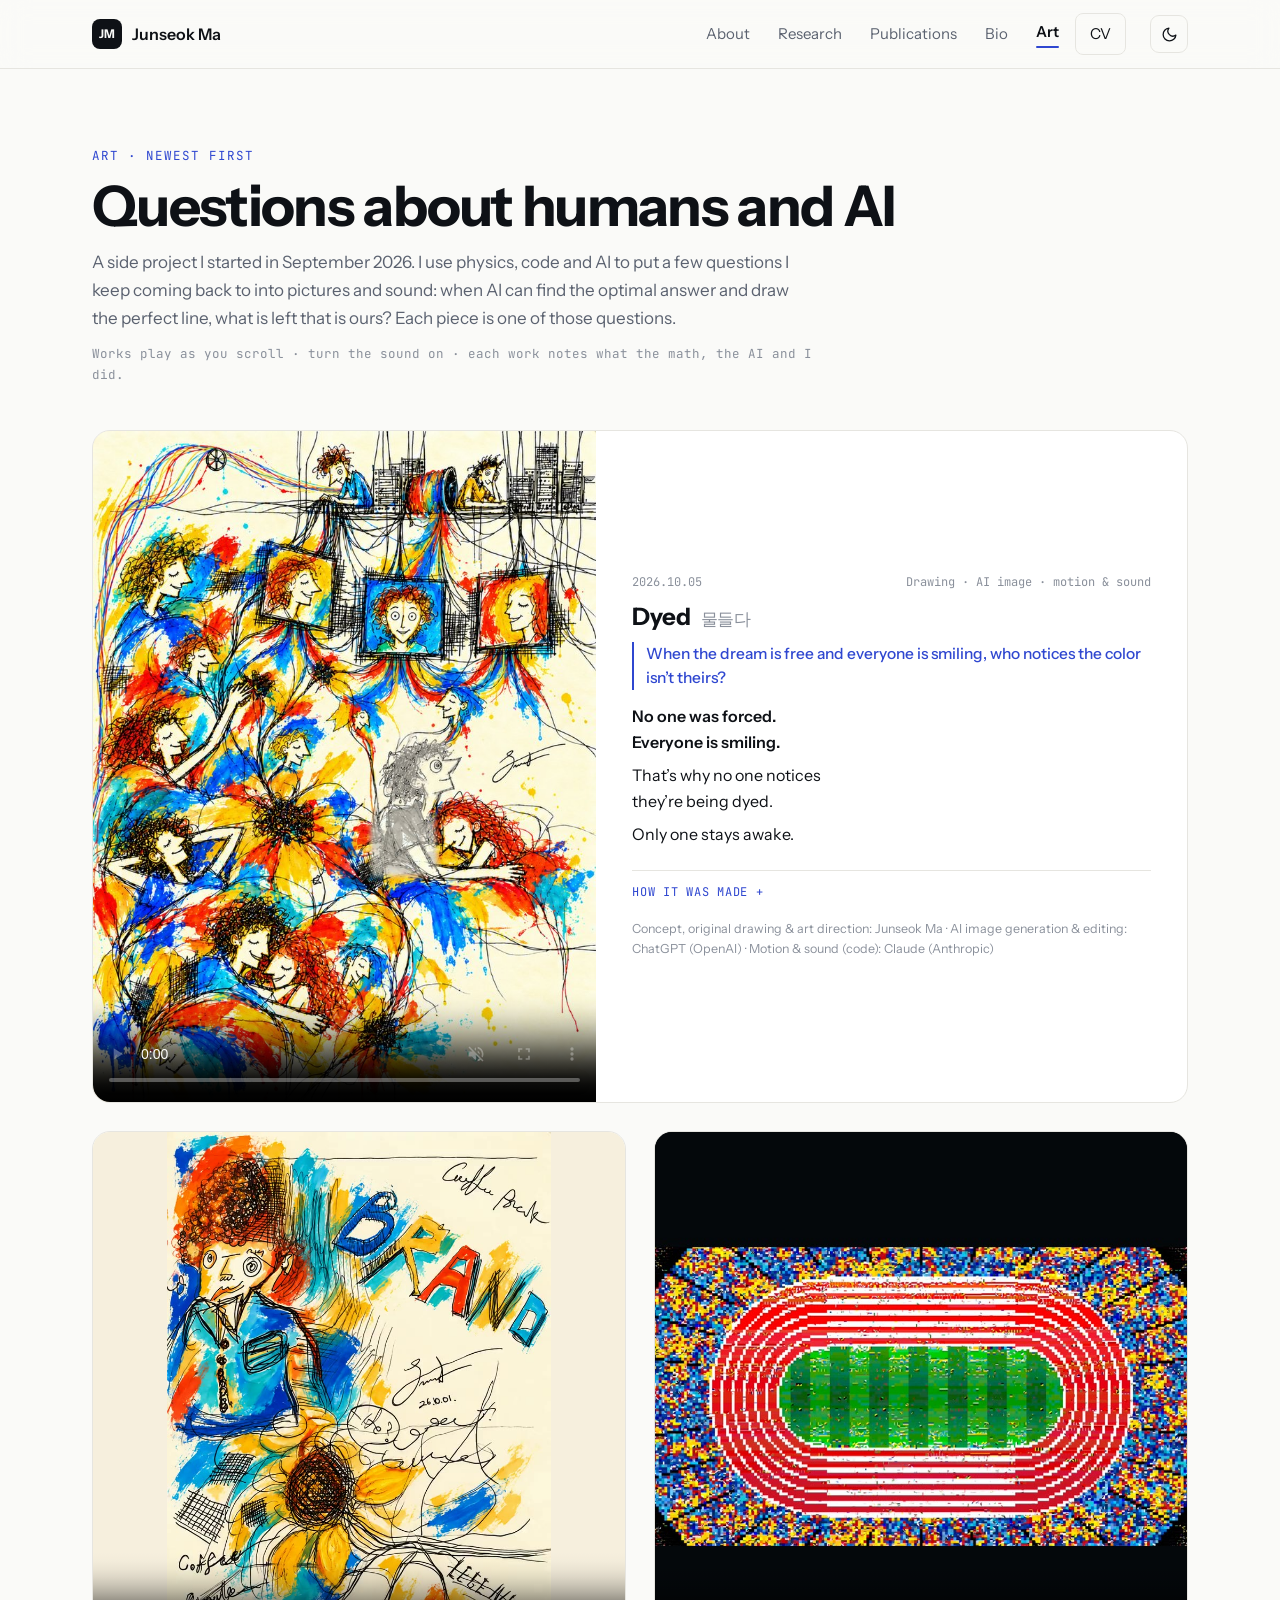
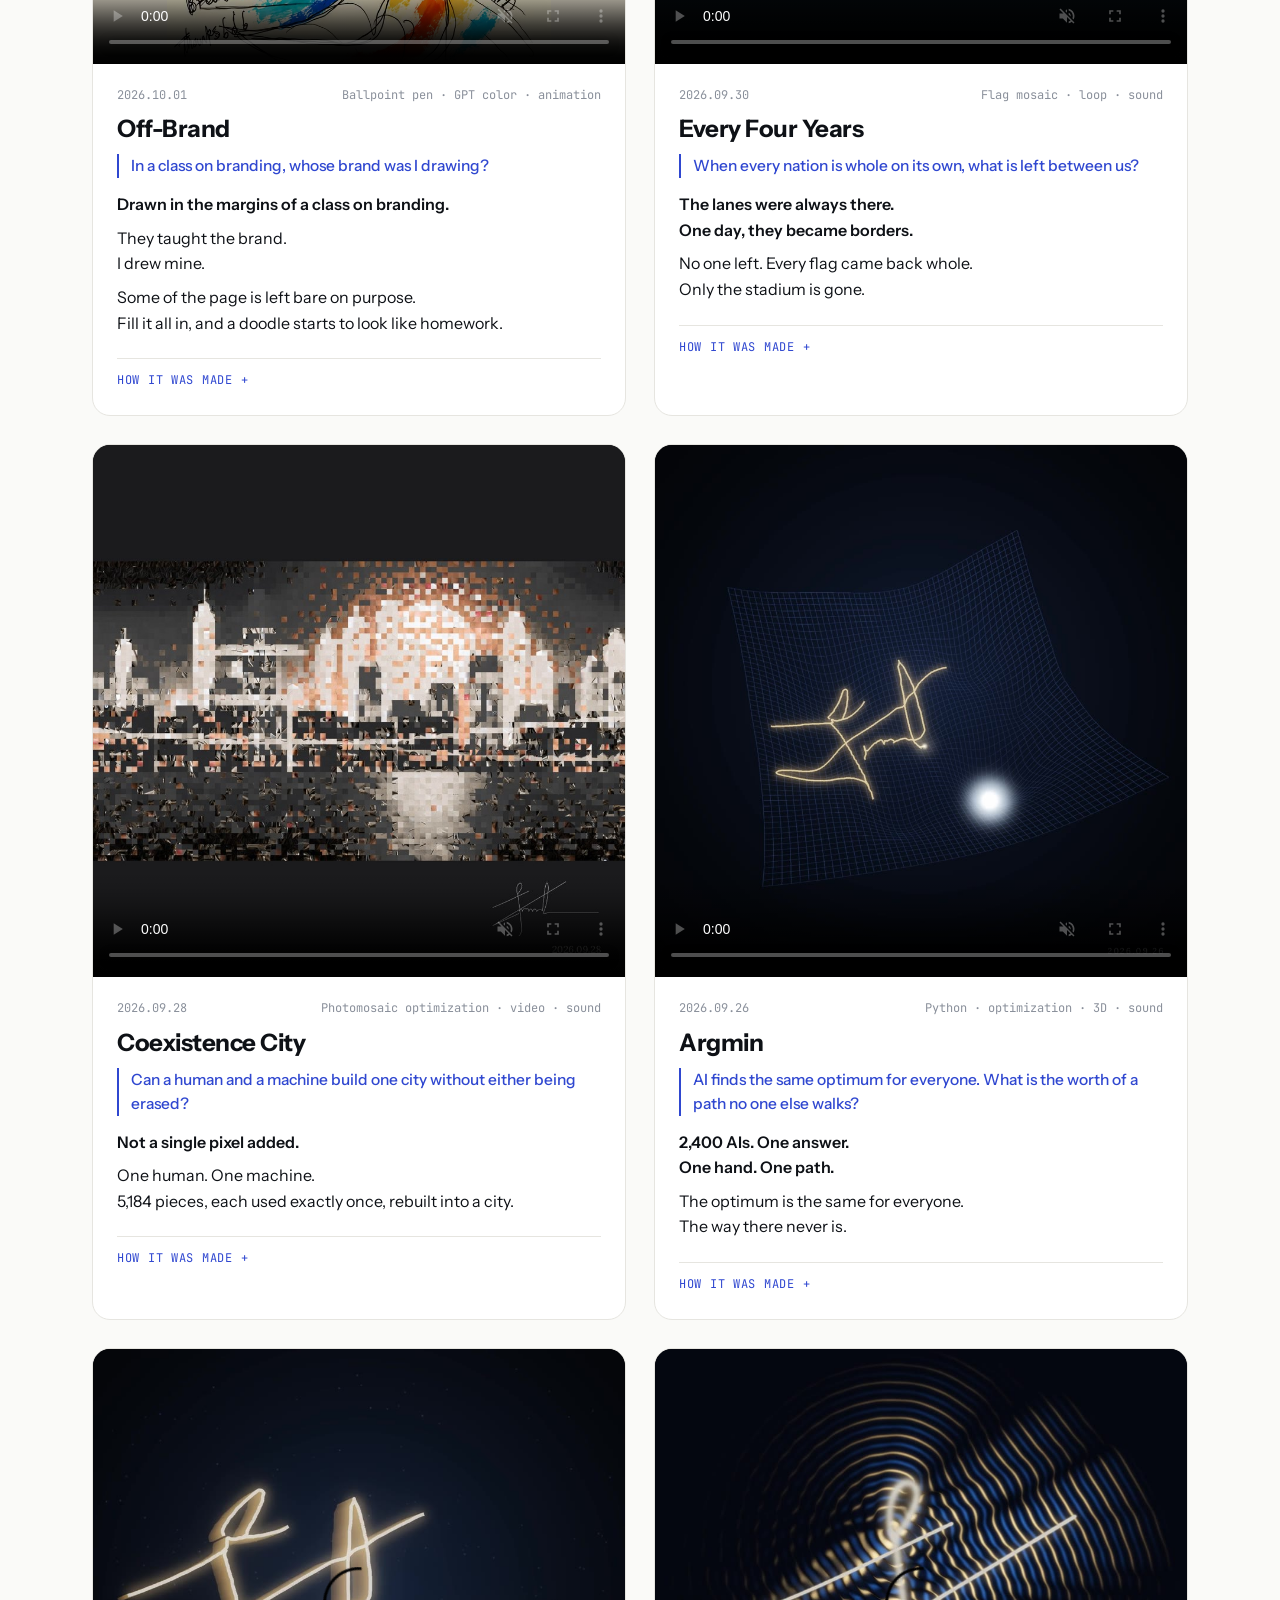
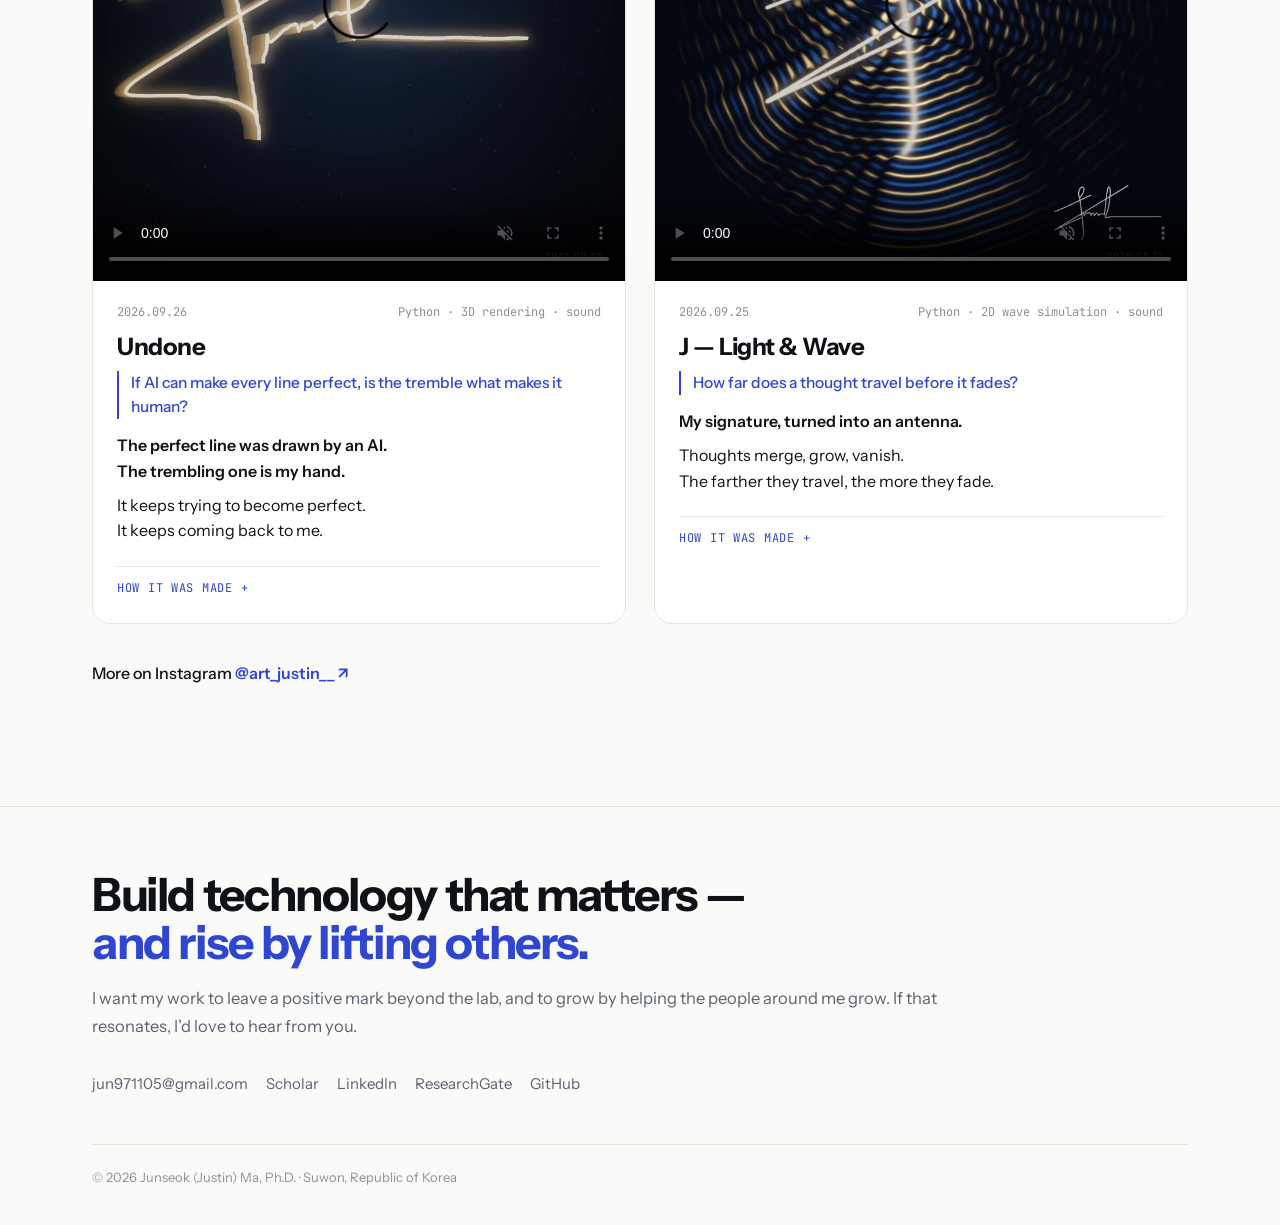
==== commit 8531bacf: "Art: add Dyed (2026.10.05) as featured work; order works newest first" ====
--- a/art.html
+++ b/art.html
@@ -8,7 +8,7 @@
   <link rel="preconnect" href="https://fonts.googleapis.com" />
   <link rel="preconnect" href="https://fonts.gstatic.com" crossorigin />
   <link href="https://fonts.googleapis.com/css2?family=Instrument+Sans:wght@400;500;600;700&family=JetBrains+Mono:wght@400;500&display=swap" rel="stylesheet" />
-  <link rel="stylesheet" href="/assets/css/site.css?v=20261002" />
+  <link rel="stylesheet" href="/assets/css/site.css?v=20261005" />
   <script>try{var t=localStorage.getItem('theme');if(t)document.documentElement.setAttribute('data-theme',t);}catch(e){}</script>
   <!-- HEAD:END -->
   <title>Art — Junseok (Justin) Ma</title>
@@ -36,7 +36,7 @@
   <main class="page art-page">
   <div class="container">
     <header class="page-header">
-      <span class="eyebrow">Art</span>
+      <span class="eyebrow">Art · newest first</span>
       <h1>Questions about humans and AI</h1>
       <p>A side project I started in September 2026. I use physics, code and AI to put a few questions I keep coming back to into pictures and sound: when AI can find the optimal answer and draw the perfect line, what is left that is ours? Each piece is one of those questions.</p>
       <p class="art-hint">Works play as you scroll · turn the sound on · each work notes what the math, the AI and I did.</p>
@@ -44,6 +44,23 @@
     <div class="art-grid">
         <article class="artwork artwork--feature">
           <div class="art-media">
+            <video src="/images/art/dyed.mp4" poster="/images/art/dyed.jpg" muted loop playsinline preload="none" controls aria-label="Dyed — looping animation with sound"></video>
+          </div>
+          <div class="art-body">
+            <div class="art-meta"><span>2026.10.05</span><span>Drawing · AI image · motion &amp; sound</span></div>
+            <h2>Dyed <span class="art-alt">물들다</span></h2>
+            <p class="art-q">When the dream is free and everyone is smiling, who notices the color isn’t theirs?</p>
+            <div class="art-lines">
+            <p>No one was forced.<br />Everyone is smiling.</p>
+            <p>That’s why no one notices<br />they’re being dyed.</p>
+            <p>Only one stays awake.</p>
+            </div>
+            <details class="art-how"><summary>How it was made</summary><p>Inspired by Diego Rivera’s <em>Detroit Industry</em> murals (1932–33): where Rivera painted workers and machines side by side, this wall is vertical. Two operators at the top unspool color; it pours through the faces on the screens and seeps into a sea of sleeping, smiling people, then winds back up to the reel, every 24 seconds. One man, awake and holding someone asleep, never takes the color. The drawing grew out of my own hand-drawn style (curly hair, spiral eyes, sunflowers) and was developed with ChatGPT (OpenAI) from my sketches and directions. The motion and sound are code written with Claude (Anthropic): a server hum and a music-box lullaby that swells as the color spreads, and one high note that never changes, for the one who stays awake.</p></details>
+            <p class="art-credit">Concept, original drawing &amp; art direction: Junseok Ma · AI image generation &amp; editing: ChatGPT (OpenAI) · Motion &amp; sound (code): Claude (Anthropic)</p>
+          </div>
+        </article>
+        <article class="artwork">
+          <div class="art-media art-media--portrait">
             <video src="/images/art/off-brand.mp4" poster="/images/art/off-brand.jpg" muted loop playsinline preload="none" controls aria-label="Off-Brand — looping animation of a hand-drawn page"></video>
           </div>
           <div class="art-body">
@@ -60,17 +77,47 @@
         </article>
         <article class="artwork">
           <div class="art-media">
-            <video src="/images/art/j-light-wave.mp4" poster="/images/art/j-light-wave.jpg" muted loop playsinline preload="none" controls aria-label="J — Light &amp; Wave — looping video with sound"></video>
+            <video src="/images/art/every-four-years.mp4" poster="/images/art/every-four-years.jpg" muted loop playsinline preload="none" controls aria-label="Every Four Years — looping video with sound"></video>
           </div>
           <div class="art-body">
-            <div class="art-meta"><span>2026.09.25</span><span>Python · 2D wave simulation · sound</span></div>
-            <h2>J — Light &amp; Wave</h2>
-            <p class="art-q">How far does a thought travel before it fades?</p>
+            <div class="art-meta"><span>2026.09.30</span><span>Flag mosaic · loop · sound</span></div>
+            <h2>Every Four Years</h2>
+            <p class="art-q">When every nation is whole on its own, what is left between us?</p>
             <div class="art-lines">
-            <p>My signature, turned into an antenna.</p>
-            <p>Thoughts merge, grow, vanish.<br />The farther they travel, the more they fade.</p>
+            <p>The lanes were always there.<br />One day, they became borders.</p>
+            <p>No one left. Every flag came back whole.<br />Only the stadium is gone.</p>
             </div>
-            <details class="art-how"><summary>How it was made</summary><p>About 240 tiny wave sources were placed along the strokes of my signature, a quarter wavelength apart, so each stroke radiates like a traveling-wave antenna. Their cylindrical waves were summed pixel by pixel: gold marks the crests, blue the troughs, and brightness the field strength. The loop is one full wave cycle. Physics set the interference and the nulls; I chose the color, the glow and the fade.</p></details>
+            <details class="art-how"><summary>How it was made</summary><p>The flags of 193 UN member states and 2 observer states, each cut into 108 pieces — 21,060 in all, every piece used exactly once, nothing added or recolored. Arranged by color, they become a stadium seen from above. It tears along the lane lines, each piece flies home to its own flag in parade order, and then they gather again, in a seamless 36-second loop. The crowd is heard only while the stadium is whole; the glassy sparkle follows how many nations are in motion. Made in dialogue with Claude (Anthropic), which wrote the layout, rendering and sound code. Flag artwork: flag-icons (MIT).</p></details>
+          </div>
+        </article>
+        <article class="artwork">
+          <div class="art-media">
+            <video src="/images/art/coexistence-city.mp4" poster="/images/art/coexistence-city.jpg" muted loop playsinline preload="none" controls aria-label="Coexistence City — looping video with sound"></video>
+          </div>
+          <div class="art-body">
+            <div class="art-meta"><span>2026.09.28</span><span>Photomosaic optimization · video · sound</span></div>
+            <h2>Coexistence City</h2>
+            <p class="art-q">Can a human and a machine build one city without either being erased?</p>
+            <div class="art-lines">
+            <p>Not a single pixel added.</p>
+            <p>One human. One machine.<br />5,184 pieces, each used exactly once, rebuilt into a city.</p>
+            </div>
+            <details class="art-how"><summary>How it was made</summary><p>The human is me; the robot was imagined by an AI (ChatGPT). Both portraits were cut into tiles, and an optimizer decided where every tile goes — no copies, no recoloring, nothing left over. Every tile that lands plays a note: soft strings for the human, small metallic pings for the machine.</p></details>
+          </div>
+        </article>
+        <article class="artwork">
+          <div class="art-media">
+            <video src="/images/art/argmin.mp4" poster="/images/art/argmin.jpg" muted loop playsinline preload="none" controls aria-label="Argmin — looping video with sound"></video>
+          </div>
+          <div class="art-body">
+            <div class="art-meta"><span>2026.09.26</span><span>Python · optimization · 3D · sound</span></div>
+            <h2>Argmin</h2>
+            <p class="art-q">AI finds the same optimum for everyone. What is the worth of a path no one else walks?</p>
+            <div class="art-lines">
+            <p>2,400 AIs. One answer.<br />One hand. One path.</p>
+            <p>The optimum is the same for everyone.<br />The way there never is.</p>
+            </div>
+            <details class="art-how"><summary>How it was made</summary><p>Every particle runs real gradient descent on the landscape, and they all find the same minimum. The golden line is my handwritten signature, which ignores the slope. The particles’ tones collapse into one note as they converge.</p></details>
           </div>
         </article>
         <article class="artwork">
@@ -90,47 +137,17 @@
         </article>
         <article class="artwork">
           <div class="art-media">
-            <video src="/images/art/argmin.mp4" poster="/images/art/argmin.jpg" muted loop playsinline preload="none" controls aria-label="Argmin — looping video with sound"></video>
+            <video src="/images/art/j-light-wave.mp4" poster="/images/art/j-light-wave.jpg" muted loop playsinline preload="none" controls aria-label="J — Light &amp; Wave — looping video with sound"></video>
           </div>
           <div class="art-body">
-            <div class="art-meta"><span>2026.09.26</span><span>Python · optimization · 3D · sound</span></div>
-            <h2>Argmin</h2>
-            <p class="art-q">AI finds the same optimum for everyone. What is the worth of a path no one else walks?</p>
+            <div class="art-meta"><span>2026.09.25</span><span>Python · 2D wave simulation · sound</span></div>
+            <h2>J — Light &amp; Wave</h2>
+            <p class="art-q">How far does a thought travel before it fades?</p>
             <div class="art-lines">
-            <p>2,400 AIs. One answer.<br />One hand. One path.</p>
-            <p>The optimum is the same for everyone.<br />The way there never is.</p>
+            <p>My signature, turned into an antenna.</p>
+            <p>Thoughts merge, grow, vanish.<br />The farther they travel, the more they fade.</p>
             </div>
-            <details class="art-how"><summary>How it was made</summary><p>Every particle runs real gradient descent on the landscape, and they all find the same minimum. The golden line is my handwritten signature, which ignores the slope. The particles’ tones collapse into one note as they converge.</p></details>
-          </div>
-        </article>
-        <article class="artwork">
-          <div class="art-media">
-            <video src="/images/art/coexistence-city.mp4" poster="/images/art/coexistence-city.jpg" muted loop playsinline preload="none" controls aria-label="Coexistence City — looping video with sound"></video>
-          </div>
-          <div class="art-body">
-            <div class="art-meta"><span>2026.09.28</span><span>Photomosaic optimization · video · sound</span></div>
-            <h2>Coexistence City</h2>
-            <p class="art-q">Can a human and a machine build one city without either being erased?</p>
-            <div class="art-lines">
-            <p>Not a single pixel added.</p>
-            <p>One human. One machine.<br />5,184 pieces, each used exactly once, rebuilt into a city.</p>
-            </div>
-            <details class="art-how"><summary>How it was made</summary><p>The human is me; the robot was imagined by an AI (ChatGPT). Both portraits were cut into tiles, and an optimizer decided where every tile goes — no copies, no recoloring, nothing left over. Every tile that lands plays a note: soft strings for the human, small metallic pings for the machine.</p></details>
-          </div>
-        </article>
-        <article class="artwork">
-          <div class="art-media">
-            <video src="/images/art/every-four-years.mp4" poster="/images/art/every-four-years.jpg" muted loop playsinline preload="none" controls aria-label="Every Four Years — looping video with sound"></video>
-          </div>
-          <div class="art-body">
-            <div class="art-meta"><span>2026.09.30</span><span>Flag mosaic · loop · sound</span></div>
-            <h2>Every Four Years</h2>
-            <p class="art-q">When every nation is whole on its own, what is left between us?</p>
-            <div class="art-lines">
-            <p>The lanes were always there.<br />One day, they became borders.</p>
-            <p>No one left. Every flag came back whole.<br />Only the stadium is gone.</p>
-            </div>
-            <details class="art-how"><summary>How it was made</summary><p>The flags of 193 UN member states and 2 observer states, each cut into 108 pieces — 21,060 in all, every piece used exactly once, nothing added or recolored. Arranged by color, they become a stadium seen from above. It tears along the lane lines, each piece flies home to its own flag in parade order, and then they gather again, in a seamless 36-second loop. The crowd is heard only while the stadium is whole; the glassy sparkle follows how many nations are in motion. Made in dialogue with Claude (Anthropic), which wrote the layout, rendering and sound code. Flag artwork: flag-icons (MIT).</p></details>
+            <details class="art-how"><summary>How it was made</summary><p>About 240 tiny wave sources were placed along the strokes of my signature, a quarter wavelength apart, so each stroke radiates like a traveling-wave antenna. Their cylindrical waves were summed pixel by pixel: gold marks the crests, blue the troughs, and brightness the field strength. The loop is one full wave cycle. Physics set the interference and the nulls; I chose the color, the glow and the fade.</p></details>
           </div>
         </article>
     </div>
--- a/assets/css/site.css
+++ b/assets/css/site.css
@@ -653,3 +653,9 @@
   .artwork--feature .art-media { flex: none; }
   .artwork--feature .art-body { padding: 18px 18px 20px; }
 }
+/* portrait works: Dyed (3:4) featured; Off-Brand shown whole inside square grid card */
+.artwork--feature .art-media { aspect-ratio: 3 / 4; background: #ece6d8; }
+.art-media--portrait { background: #f6efdd; }
+.art-media--portrait video { object-fit: contain; }
+.art-alt { font-weight: 400; font-size: 0.7em; color: var(--faint); margin-left: 6px; }
+.art-credit { margin: 6px 0 0; font-size: 12.5px; line-height: 1.6; color: var(--faint); max-width: none !important; }
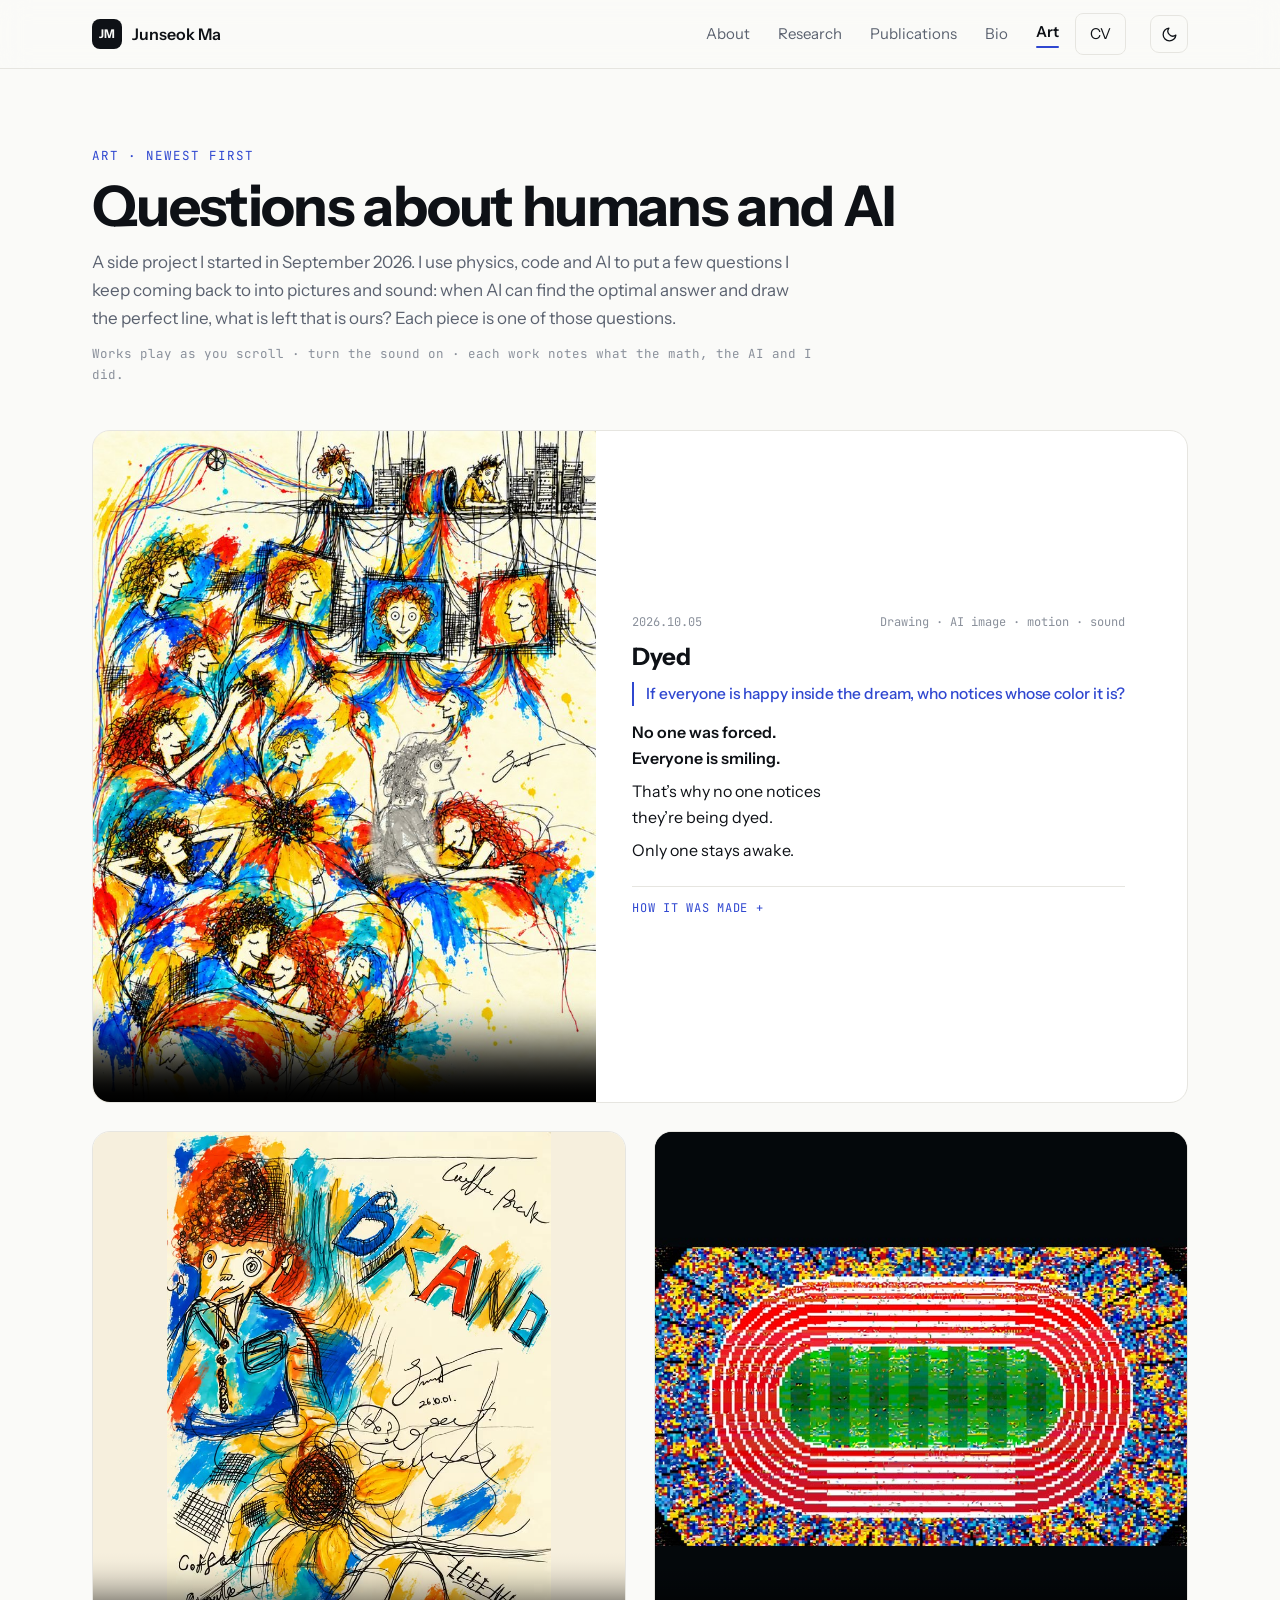
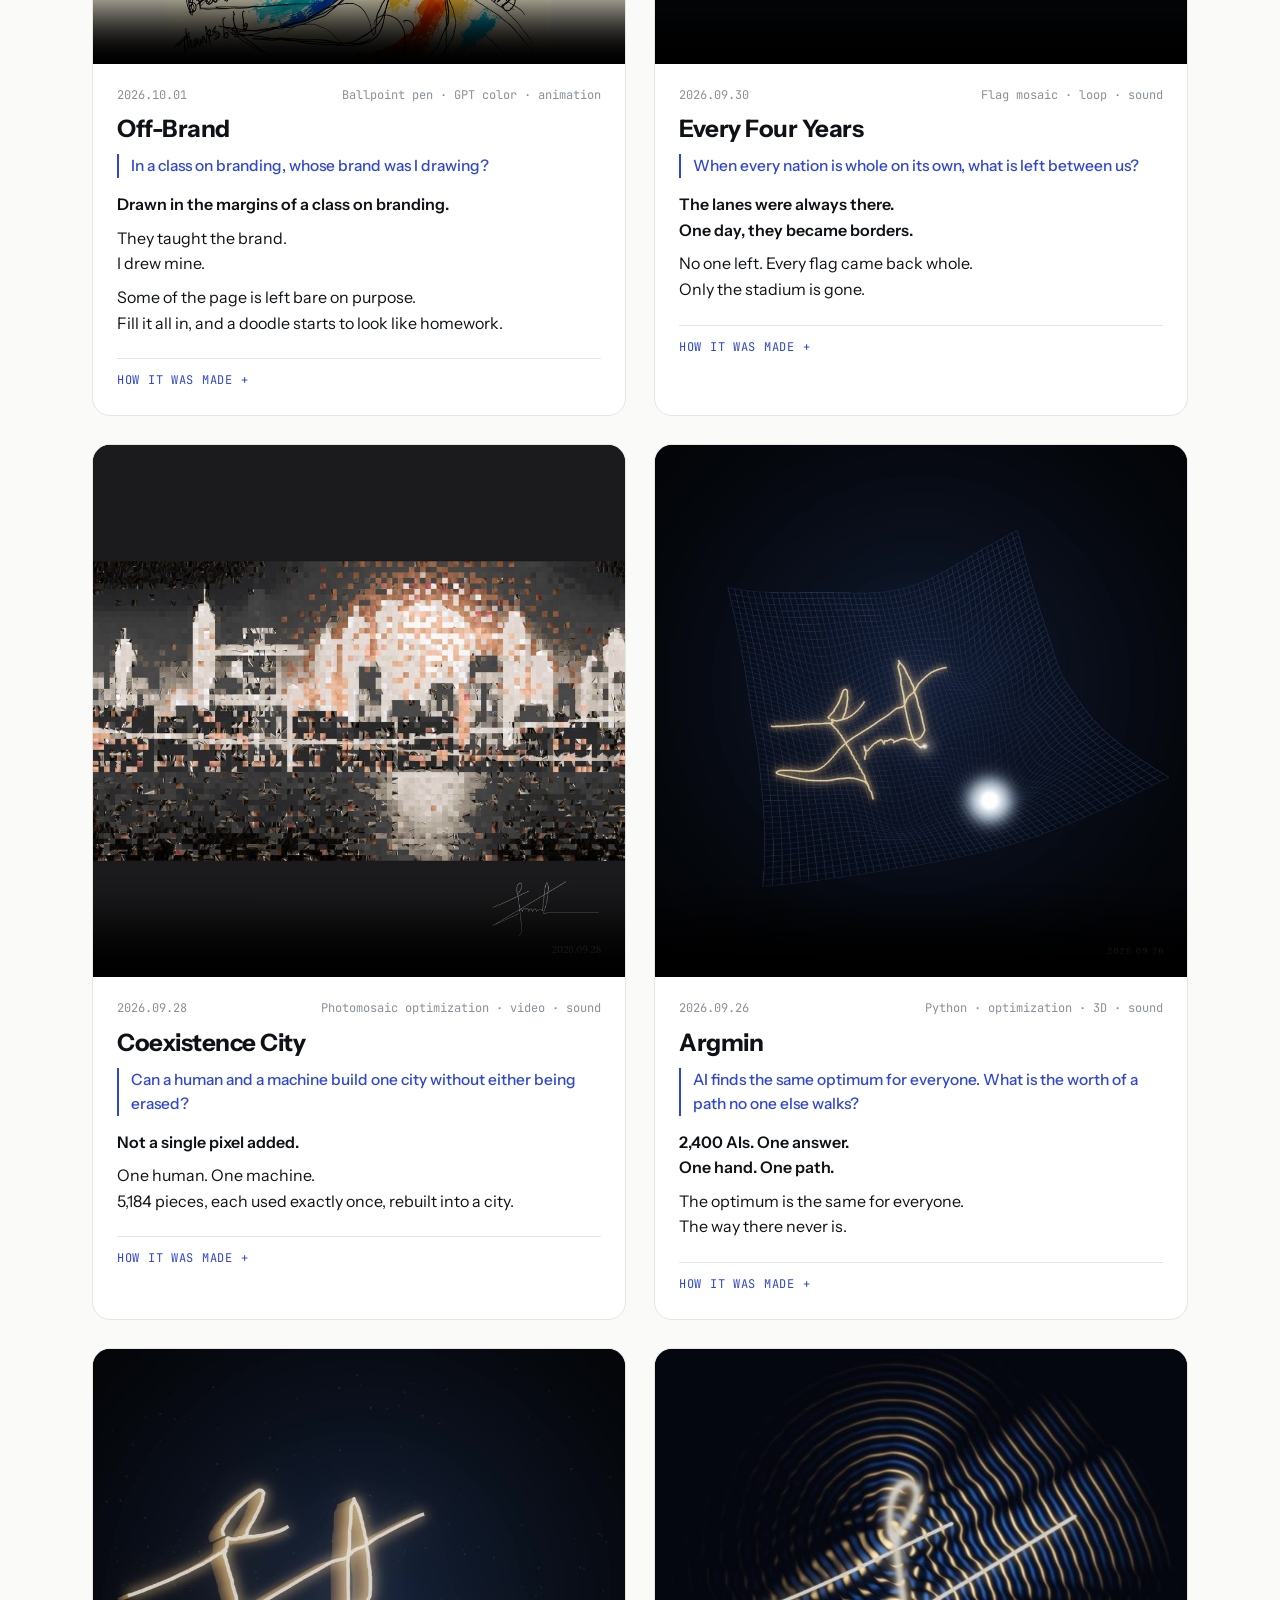
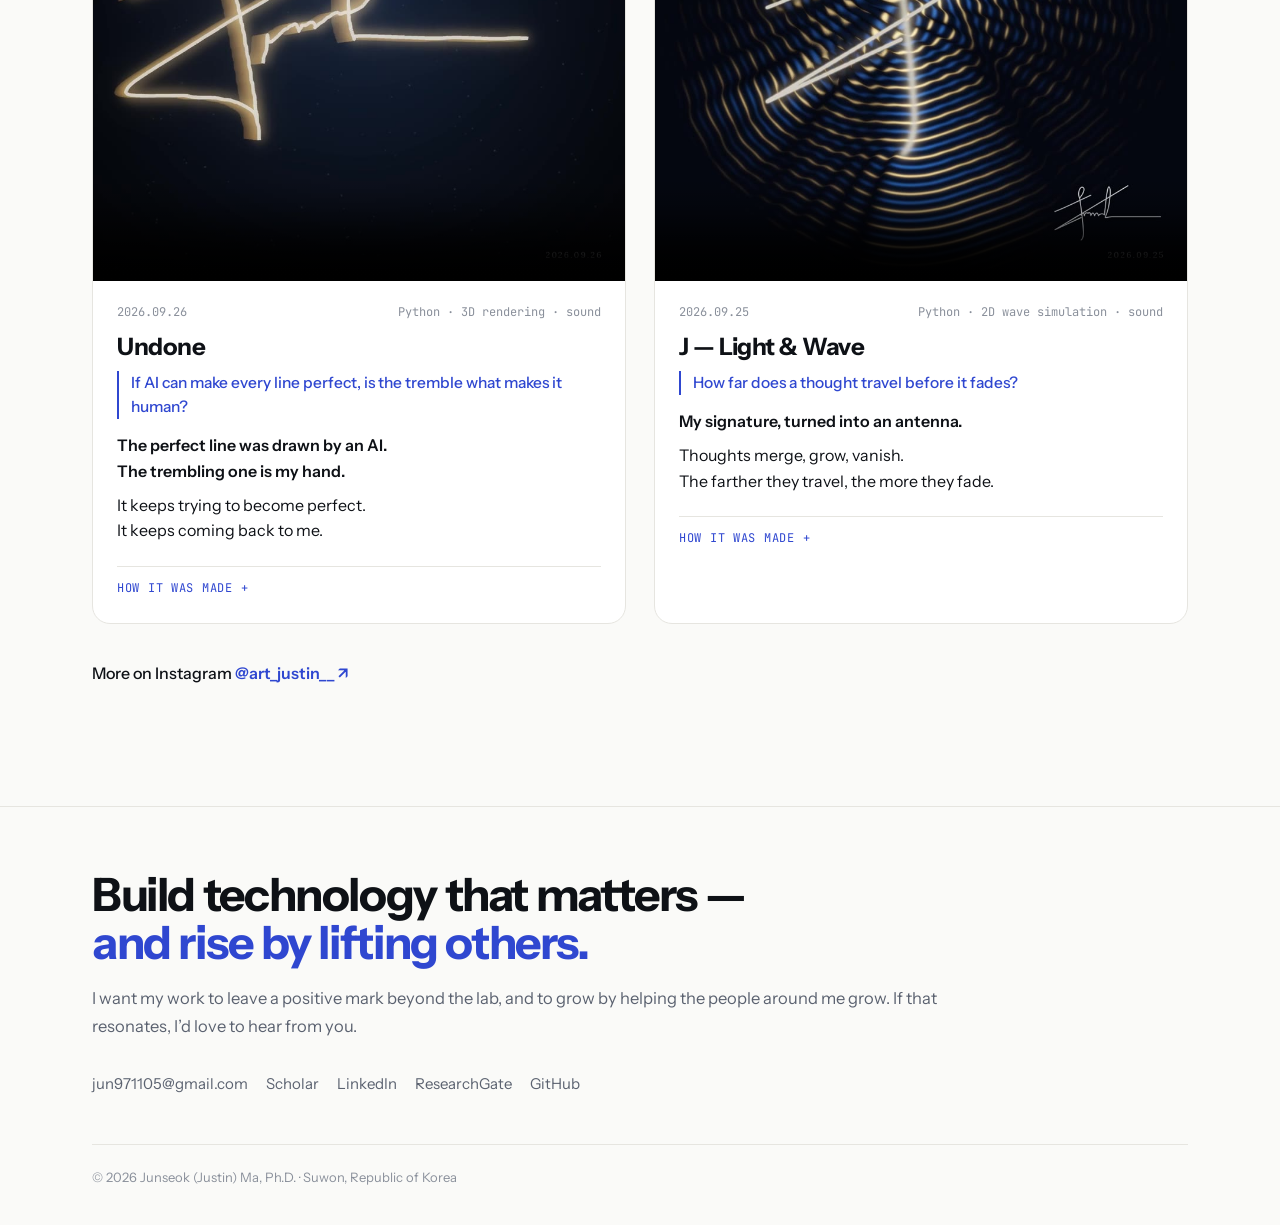
==== commit 4e243037: "Art: Dyed card in English only, matched to other cards" ====
--- a/art.html
+++ b/art.html
@@ -47,16 +47,15 @@
             <video src="/images/art/dyed.mp4" poster="/images/art/dyed.jpg" muted loop playsinline preload="none" controls aria-label="Dyed — looping animation with sound"></video>
           </div>
           <div class="art-body">
-            <div class="art-meta"><span>2026.10.05</span><span>Drawing · AI image · motion &amp; sound</span></div>
-            <h2>Dyed <span class="art-alt">물들다</span></h2>
-            <p class="art-q">When the dream is free and everyone is smiling, who notices the color isn’t theirs?</p>
+            <div class="art-meta"><span>2026.10.05</span><span>Drawing · AI image · motion · sound</span></div>
+            <h2>Dyed</h2>
+            <p class="art-q">If everyone is happy inside the dream, who notices whose color it is?</p>
             <div class="art-lines">
             <p>No one was forced.<br />Everyone is smiling.</p>
             <p>That’s why no one notices<br />they’re being dyed.</p>
             <p>Only one stays awake.</p>
             </div>
-            <details class="art-how"><summary>How it was made</summary><p>Inspired by Diego Rivera’s <em>Detroit Industry</em> murals (1932–33): where Rivera painted workers and machines side by side, this wall is vertical. Two operators at the top unspool color; it pours through the faces on the screens and seeps into a sea of sleeping, smiling people, then winds back up to the reel, every 24 seconds. One man, awake and holding someone asleep, never takes the color. The drawing grew out of my own hand-drawn style (curly hair, spiral eyes, sunflowers) and was developed with ChatGPT (OpenAI) from my sketches and directions. The motion and sound are code written with Claude (Anthropic): a server hum and a music-box lullaby that swells as the color spreads, and one high note that never changes, for the one who stays awake.</p></details>
-            <p class="art-credit">Concept, original drawing &amp; art direction: Junseok Ma · AI image generation &amp; editing: ChatGPT (OpenAI) · Motion &amp; sound (code): Claude (Anthropic)</p>
+            <details class="art-how"><summary>How it was made</summary><p>A vertical take on Diego Rivera’s <em>Detroit Industry</em> murals (1932–33): two operators at the top unspool color, it pours through the faces on the screens into a sea of sleeping, smiling people, then winds back up to the reel. One man, awake and holding someone asleep, never takes the color. The drawing grew out of my own hand-drawn style (curly hair, spiral eyes, sunflowers) and was developed with ChatGPT (OpenAI) from my sketches and directions. The motion and sound are code written with Claude (Anthropic): a lullaby swells as the color spreads, and one high note never changes, for the one who stays awake. A seamless 24-second loop.</p></details>
           </div>
         </article>
         <article class="artwork">
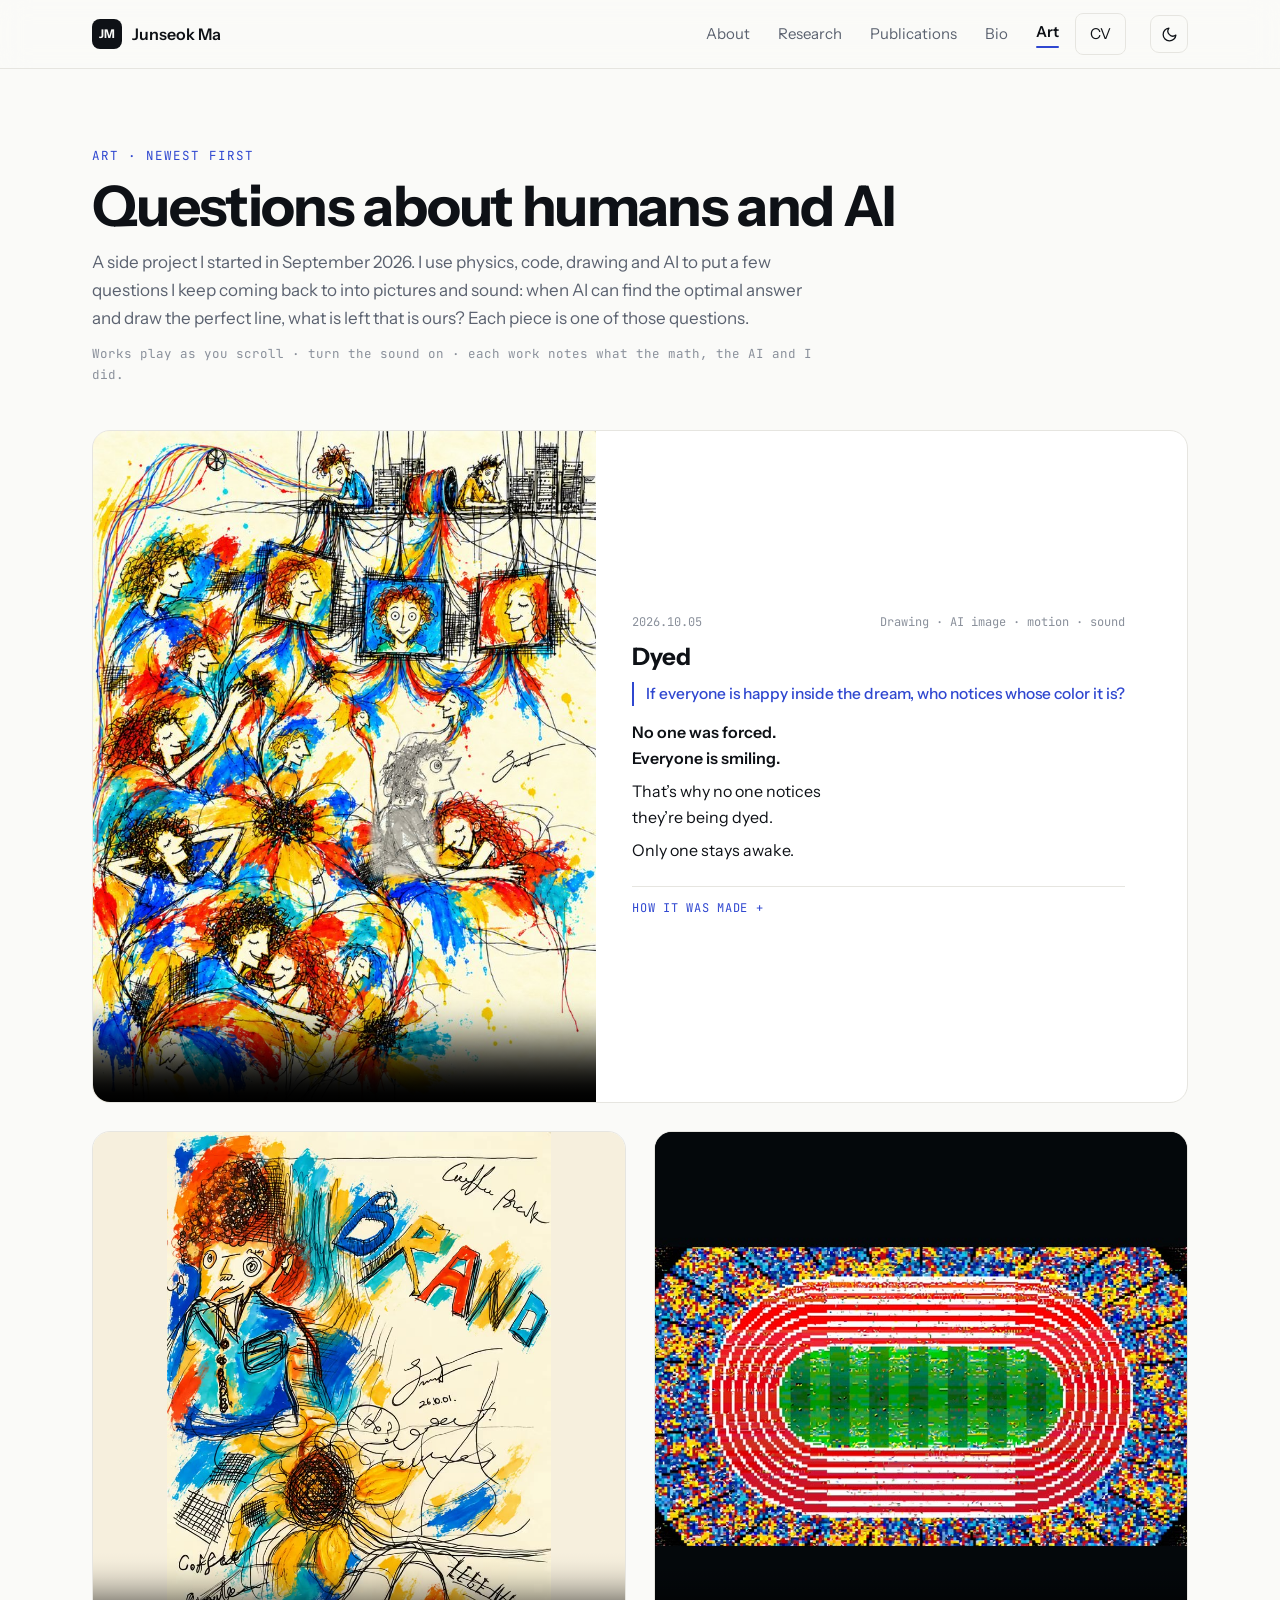
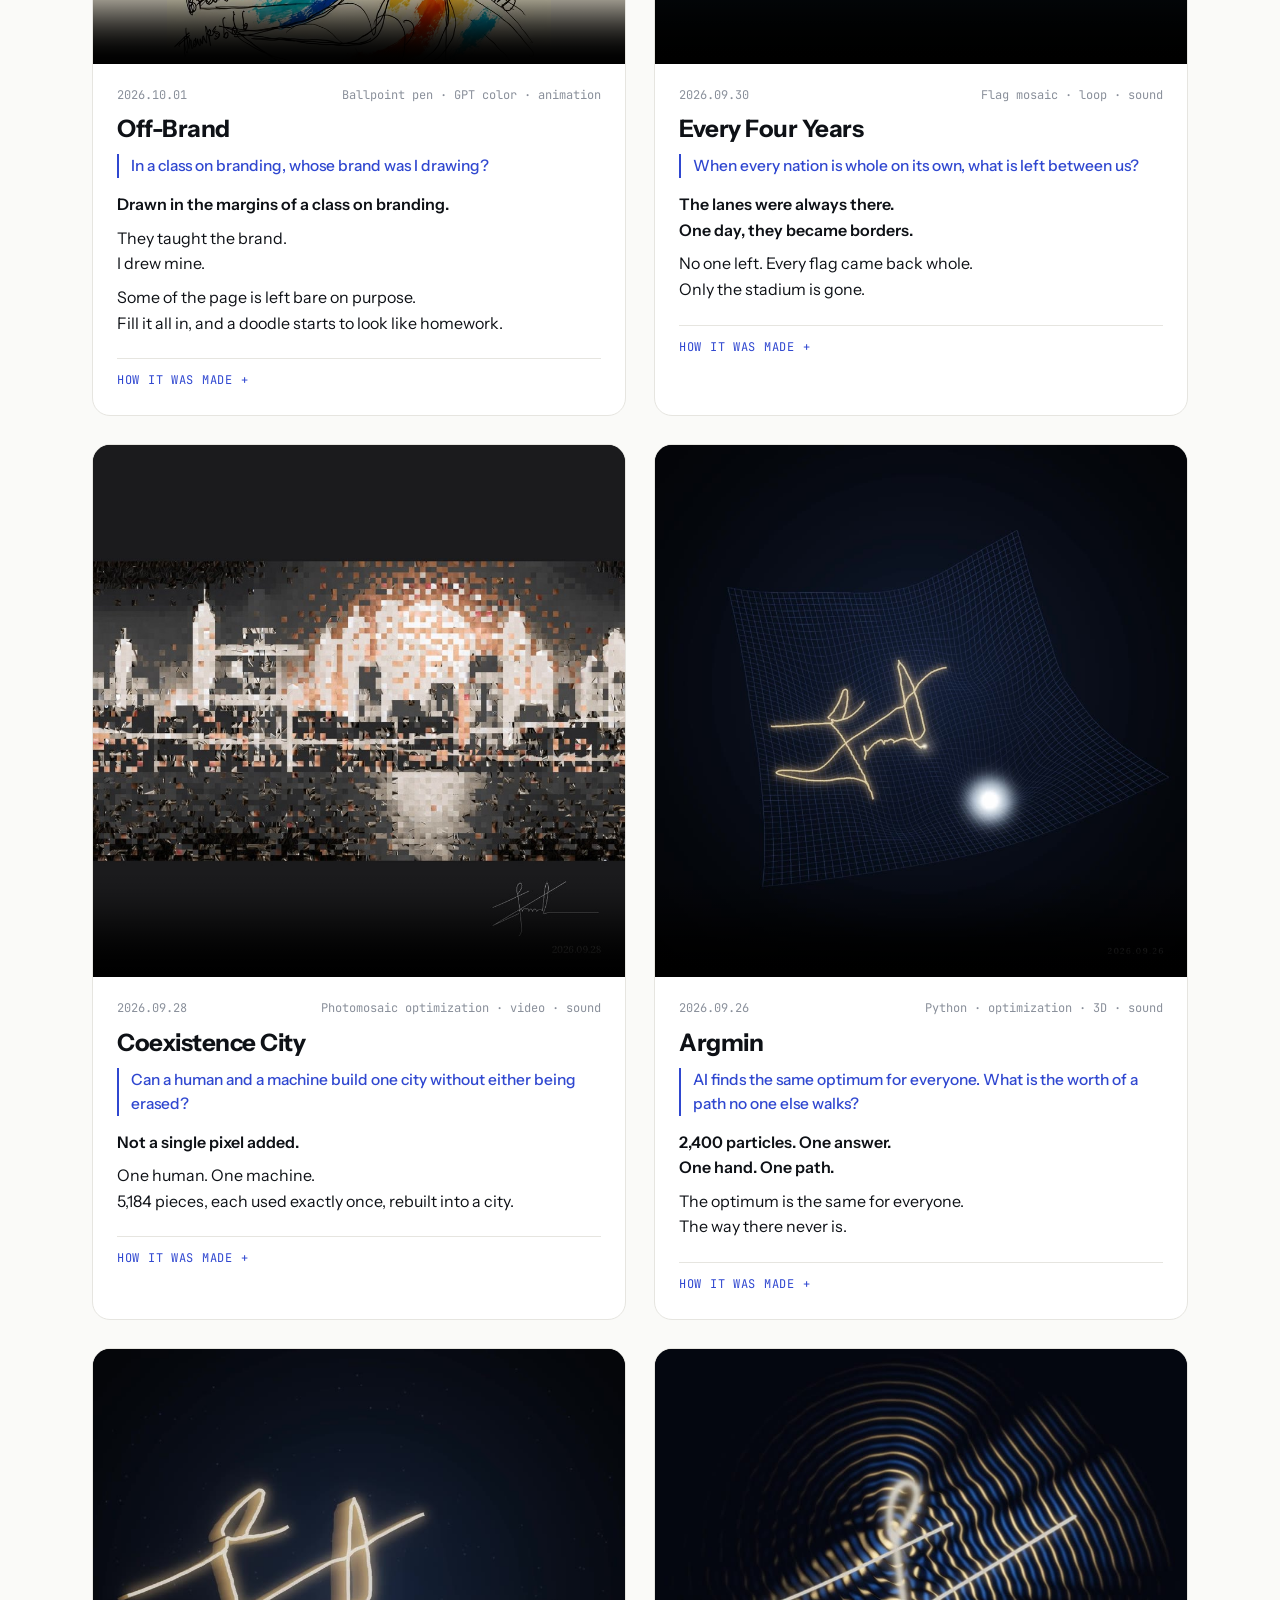
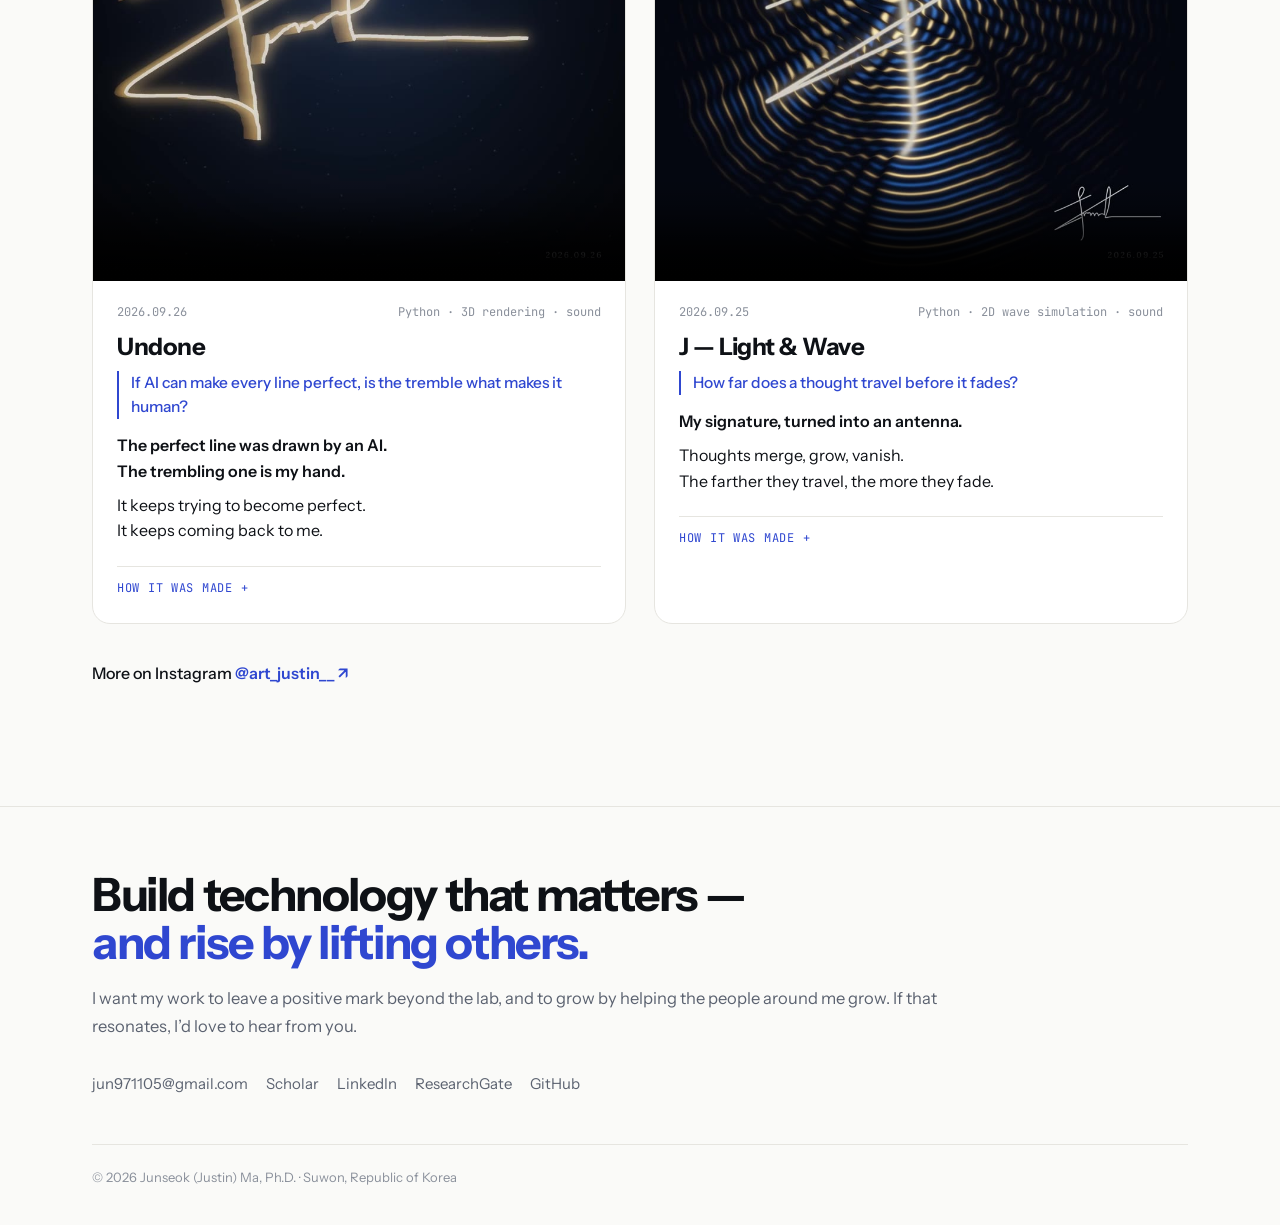
==== commit 9f53d3e4: "Art: align Argmin with contest text, consistent AI credits, minor copy fixes" ====
--- a/art.html
+++ b/art.html
@@ -12,7 +12,7 @@
   <script>try{var t=localStorage.getItem('theme');if(t)document.documentElement.setAttribute('data-theme',t);}catch(e){}</script>
   <!-- HEAD:END -->
   <title>Art — Junseok (Justin) Ma</title>
-  <meta name="description" content="Digital art by Justin Ma: physics, code and AI — calculated, not drawn." />
+  <meta name="description" content="Digital art by Justin Ma: physics, code, drawing and AI." />
 </head>
 <body>
 <!-- NAV:START -->
@@ -38,7 +38,7 @@
     <header class="page-header">
       <span class="eyebrow">Art · newest first</span>
       <h1>Questions about humans and AI</h1>
-      <p>A side project I started in September 2026. I use physics, code and AI to put a few questions I keep coming back to into pictures and sound: when AI can find the optimal answer and draw the perfect line, what is left that is ours? Each piece is one of those questions.</p>
+      <p>A side project I started in September 2026. I use physics, code, drawing and AI to put a few questions I keep coming back to into pictures and sound: when AI can find the optimal answer and draw the perfect line, what is left that is ours? Each piece is one of those questions.</p>
       <p class="art-hint">Works play as you scroll · turn the sound on · each work notes what the math, the AI and I did.</p>
     </header>
     <div class="art-grid">
@@ -71,7 +71,7 @@
             <p>They taught the brand.<br />I drew mine.</p>
             <p>Some of the page is left bare on purpose.<br />Fill it all in, and a doodle starts to look like homework.</p>
             </div>
-            <details class="art-how"><summary>How it was made</summary><p>Ballpoint and copper pen, drawn by hand in the margins of my notes during a class on branding, then signed and dated on the page. Color was added with ChatGPT (GPT-6 Astra), keeping every pen line, the signature and the date exactly as drawn, and leaving patches of bare paper and loose lines so it still reads as a doodle rather than a finished painting. The animation is code written with Claude (Anthropic): it gently bends parts of the page (the man sways and nods, his spiral eyes turn, the sunflower floats) without redrawing a single line, plus a slight hand-drawn shimmer. The title has two meanings: drifting off the topic of the class, and doing something a little off-brand for an engineer.</p></details>
+            <details class="art-how"><summary>How it was made</summary><p>Ballpoint and copper pen, drawn by hand in the margins of my notes during a class on branding, then signed and dated on the page. Color was added with ChatGPT (OpenAI), keeping every pen line, the signature and the date exactly as drawn, and leaving patches of bare paper and loose lines so it still reads as a doodle rather than a finished painting. The animation is code written with Claude (Anthropic): it gently bends parts of the page (the man sways and nods, his spiral eyes turn, the sunflower floats) without redrawing a single line, plus a slight hand-drawn shimmer. The title has two meanings: drifting off the topic of the class, and doing something a little off-brand for an engineer.</p></details>
           </div>
         </article>
         <article class="artwork">
@@ -101,7 +101,7 @@
             <p>Not a single pixel added.</p>
             <p>One human. One machine.<br />5,184 pieces, each used exactly once, rebuilt into a city.</p>
             </div>
-            <details class="art-how"><summary>How it was made</summary><p>The human is me; the robot was imagined by an AI (ChatGPT). Both portraits were cut into tiles, and an optimizer decided where every tile goes — no copies, no recoloring, nothing left over. Every tile that lands plays a note: soft strings for the human, small metallic pings for the machine.</p></details>
+            <details class="art-how"><summary>How it was made</summary><p>The human is me; the robot was imagined by an AI (ChatGPT). Both portraits were cut into tiles, and an optimizer decided where every tile goes — no copies, no recoloring, nothing left over. Every tile that lands plays a note: soft strings for the human, small metallic pings for the machine. The math, not I, decided that the city’s light would come mostly from the human face, and its dark and water mostly from the machine. Code written with Claude (Anthropic).</p></details>
           </div>
         </article>
         <article class="artwork">
@@ -113,10 +113,10 @@
             <h2>Argmin</h2>
             <p class="art-q">AI finds the same optimum for everyone. What is the worth of a path no one else walks?</p>
             <div class="art-lines">
-            <p>2,400 AIs. One answer.<br />One hand. One path.</p>
+            <p>2,400 particles. One answer.<br />One hand. One path.</p>
             <p>The optimum is the same for everyone.<br />The way there never is.</p>
             </div>
-            <details class="art-how"><summary>How it was made</summary><p>Every particle runs real gradient descent on the landscape, and they all find the same minimum. The golden line is my handwritten signature, which ignores the slope. The particles’ tones collapse into one note as they converge.</p></details>
+            <details class="art-how"><summary>How it was made</summary><p>2,400 particles run gradient descent on a landscape I designed; almost all of them gather at the same minimum. The golden line is my handwritten signature: it follows my hand, not the slope, and bends where the terrain bends. Their tones collapse into one note as they converge. Code written with Claude (Anthropic).</p></details>
           </div>
         </article>
         <article class="artwork">
@@ -131,7 +131,7 @@
             <p>The perfect line was drawn by an AI.<br />The trembling one is my hand.</p>
             <p>It keeps trying to become perfect.<br />It keeps coming back to me.</p>
             </div>
-            <details class="art-how"><summary>How it was made</summary><p>The trembling line is traced from my real handwritten signature. An AI smoothed it into perfect curves, then let it fall back to my hand. The melody is read off the signature itself: the higher the pen, the higher the note — clean when perfecting, lo-fi when returning.</p></details>
+            <details class="art-how"><summary>How it was made</summary><p>The trembling line is traced from my real handwritten signature. Claude (Anthropic) smoothed it into perfect curves, then let it fall back to my hand. The melody is read off the signature itself: the higher the pen, the higher the note — clean when perfecting, lo-fi when returning.</p></details>
           </div>
         </article>
         <article class="artwork">
@@ -146,7 +146,7 @@
             <p>My signature, turned into an antenna.</p>
             <p>Thoughts merge, grow, vanish.<br />The farther they travel, the more they fade.</p>
             </div>
-            <details class="art-how"><summary>How it was made</summary><p>About 240 tiny wave sources were placed along the strokes of my signature, a quarter wavelength apart, so each stroke radiates like a traveling-wave antenna. Their cylindrical waves were summed pixel by pixel: gold marks the crests, blue the troughs, and brightness the field strength. The loop is one full wave cycle. Physics set the interference and the nulls; I chose the color, the glow and the fade.</p></details>
+            <details class="art-how"><summary>How it was made</summary><p>About 240 tiny wave sources were placed along the strokes of my signature, a quarter wavelength apart, so each stroke radiates like a traveling-wave antenna. Their cylindrical waves were summed pixel by pixel: gold marks the crests, blue the troughs, and brightness the field strength. The loop is one full wave cycle. Physics set the interference and the nulls; I chose the color, the glow and the fade. A later still version uses my full handwritten signature (360 sources). Code written with Claude (Anthropic).</p></details>
           </div>
         </article>
     </div>
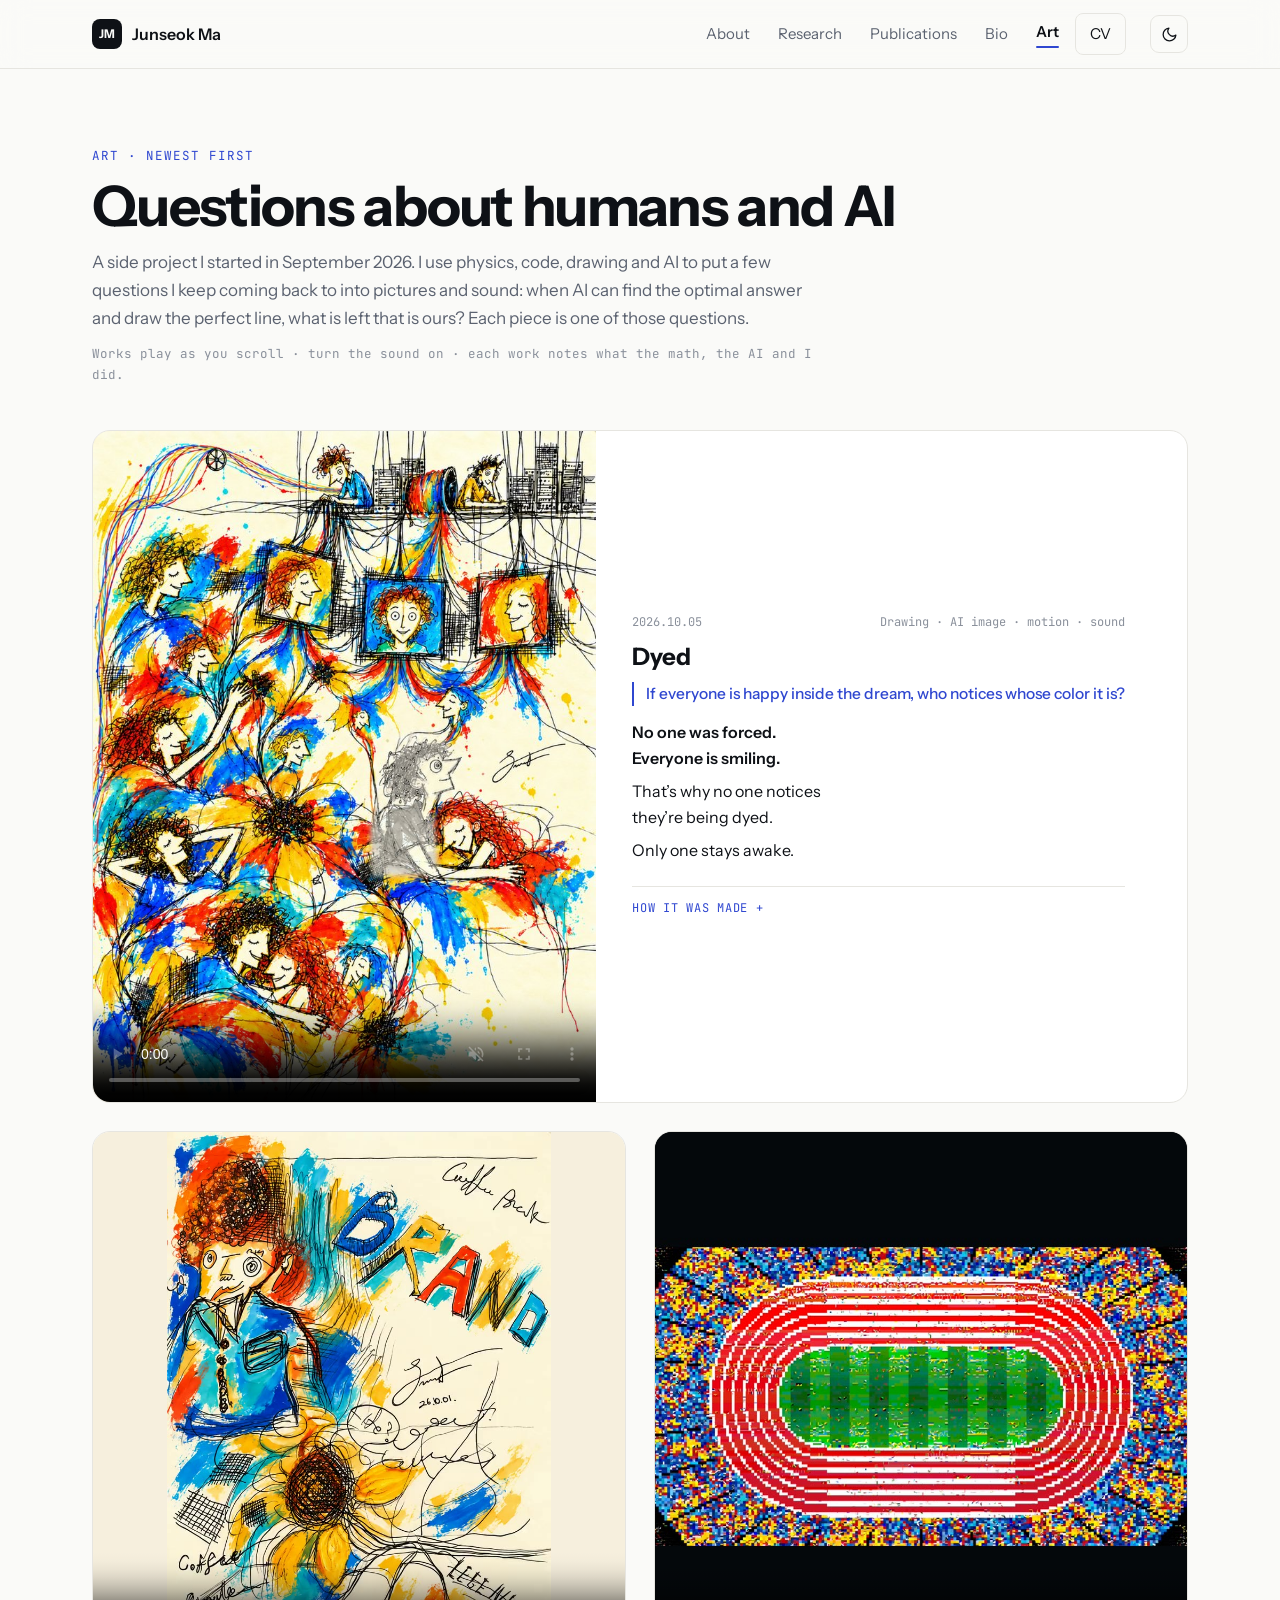
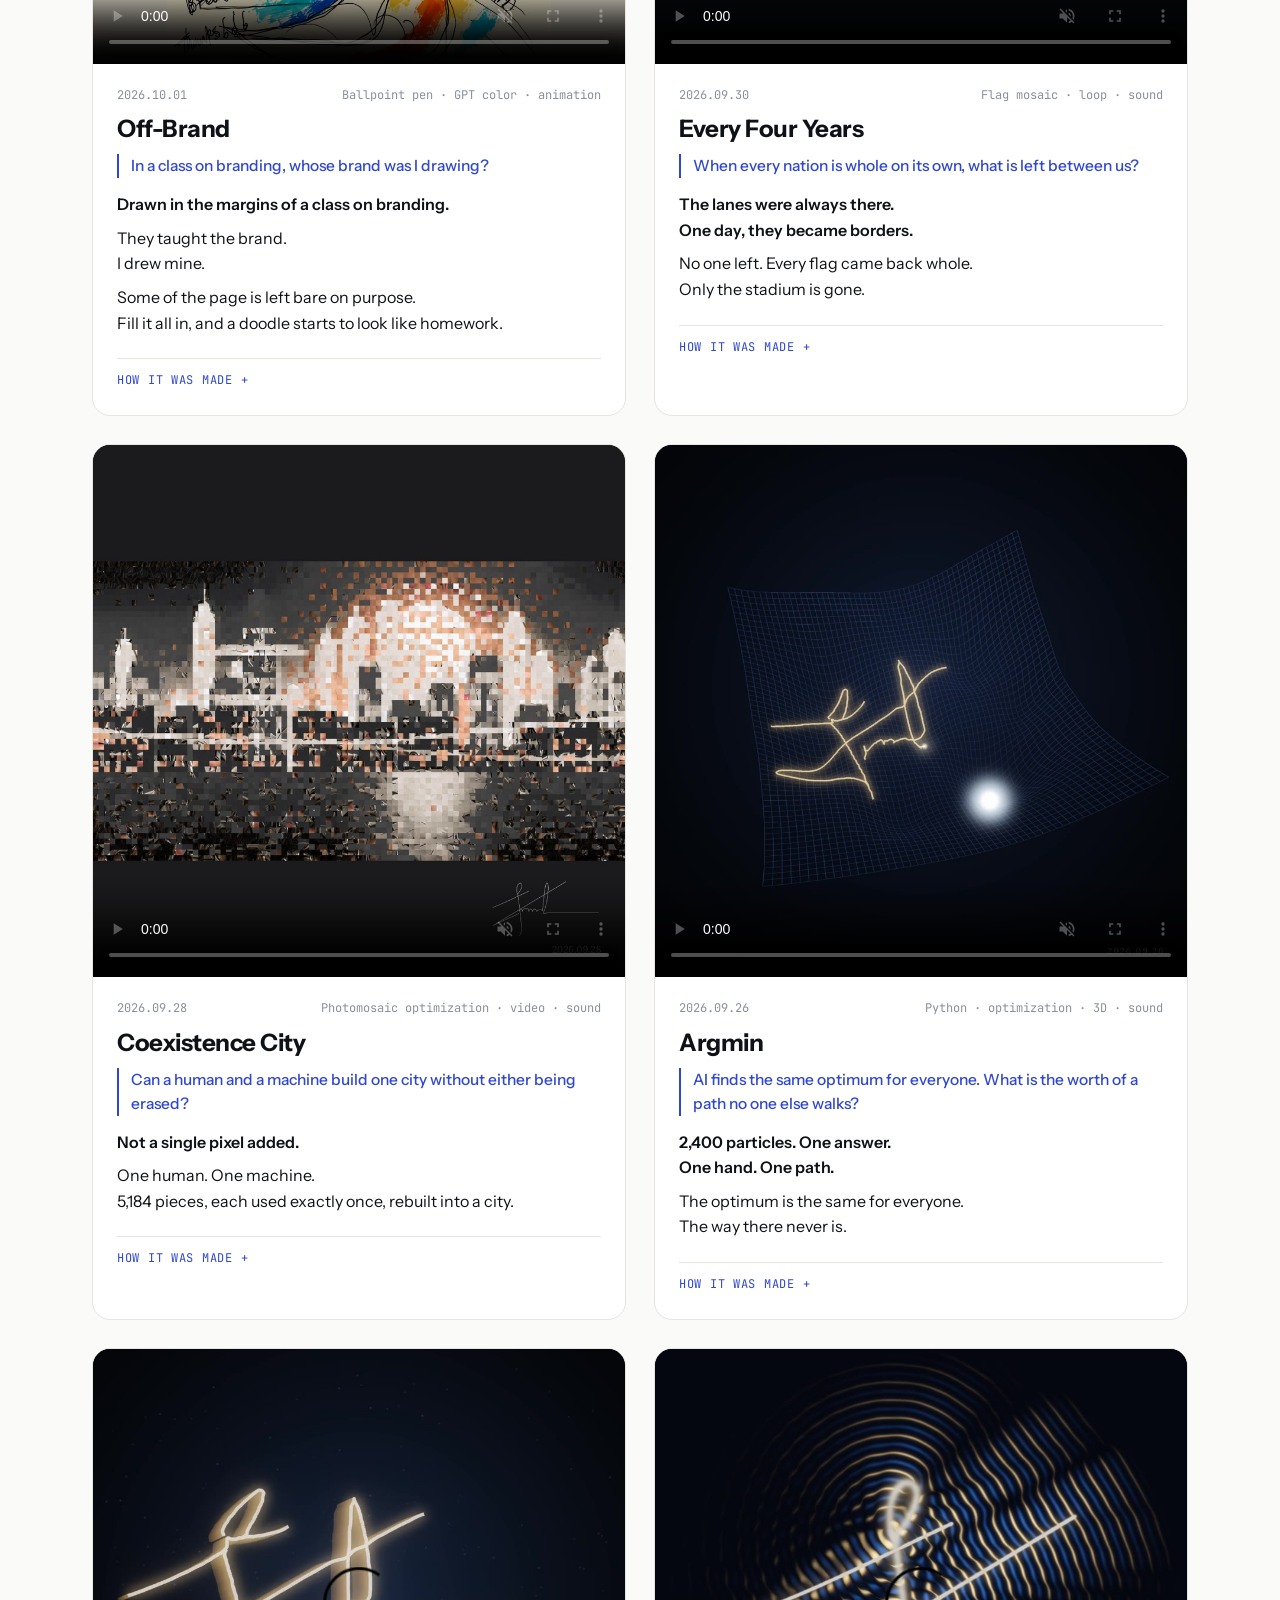
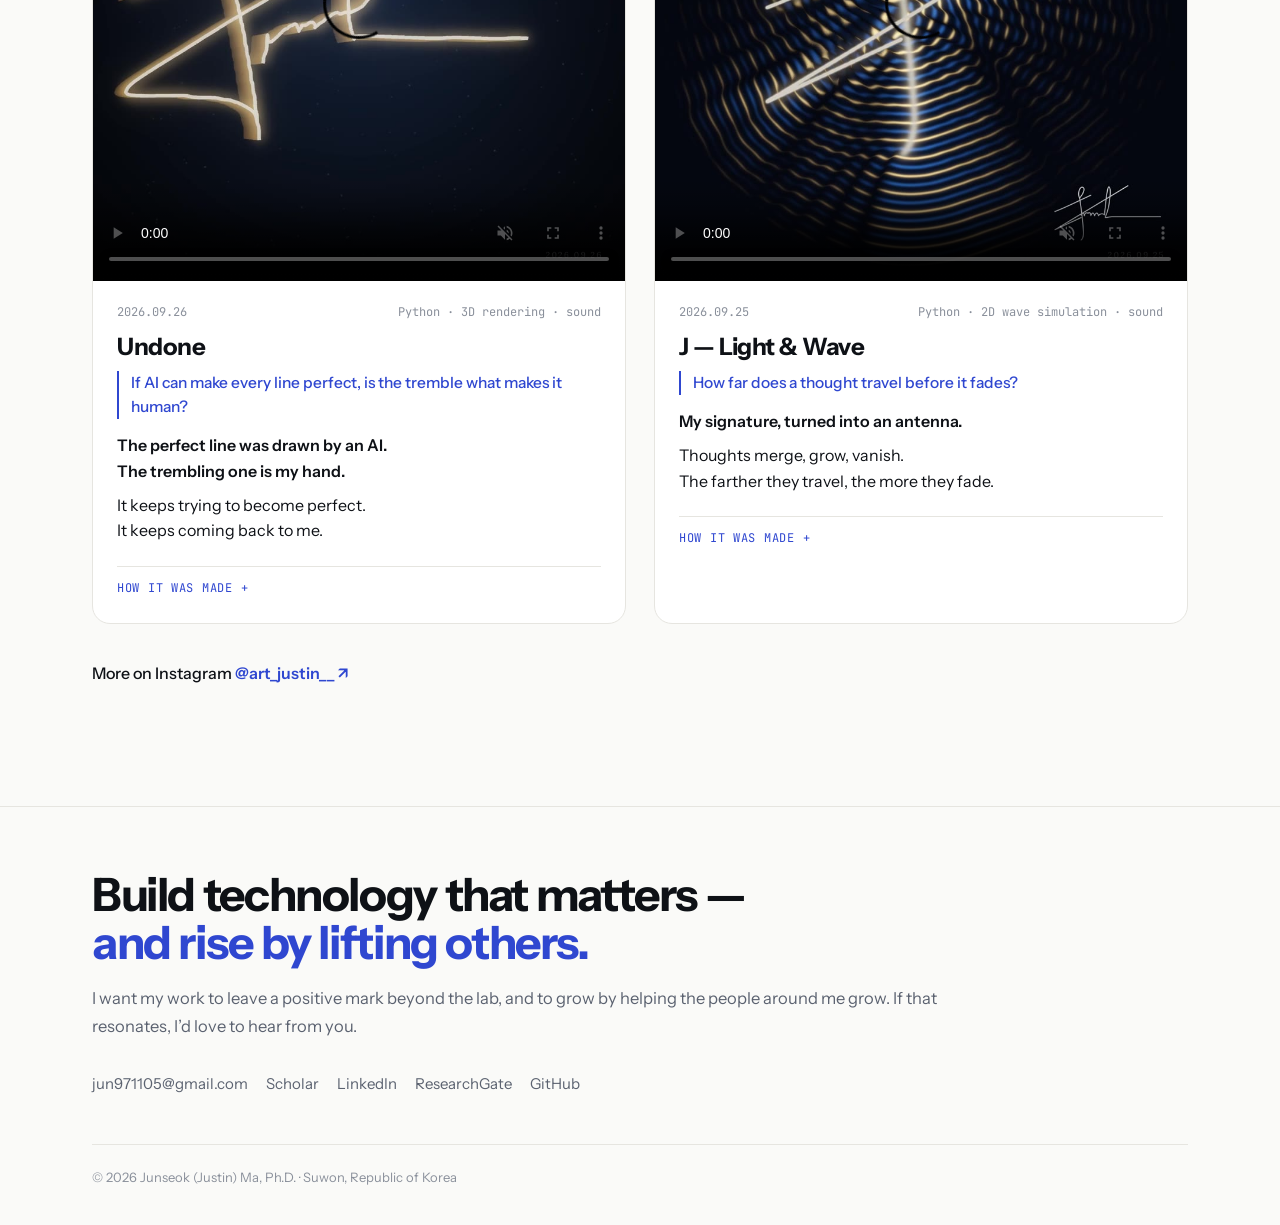
==== commit 2f57ddae: "Research: add framework section (materials → processing → devices) with lab figures" ====
--- a/art.html
+++ b/art.html
@@ -8,7 +8,7 @@
   <link rel="preconnect" href="https://fonts.googleapis.com" />
   <link rel="preconnect" href="https://fonts.gstatic.com" crossorigin />
   <link href="https://fonts.googleapis.com/css2?family=Instrument+Sans:wght@400;500;600;700&family=JetBrains+Mono:wght@400;500&display=swap" rel="stylesheet" />
-  <link rel="stylesheet" href="/assets/css/site.css?v=20261005" />
+  <link rel="stylesheet" href="/assets/css/site.css?v=20261024" />
   <script>try{var t=localStorage.getItem('theme');if(t)document.documentElement.setAttribute('data-theme',t);}catch(e){}</script>
   <!-- HEAD:END -->
   <title>Art — Junseok (Justin) Ma</title>
--- a/assets/css/site.css
+++ b/assets/css/site.css
@@ -659,3 +659,32 @@
 .art-media--portrait video { object-fit: contain; }
 .art-alt { font-weight: 400; font-size: 0.7em; color: var(--faint); margin-left: 6px; }
 .art-credit { margin: 6px 0 0; font-size: 12.5px; line-height: 1.6; color: var(--faint); max-width: none !important; }
+
+/* ---------- Research: framework (materials → processing → devices) ---------- */
+.fw-sub { margin: 0 0 22px; font-size: 16.5px; color: var(--muted); }
+.fw { display: grid; grid-template-columns: repeat(3, minmax(0, 1fr)); gap: 18px; counter-reset: none; }
+.fw-step { position: relative; display: flex; flex-direction: column; background: var(--surface); border: 1px solid var(--line); border-radius: var(--radius); overflow: hidden; }
+.fw-step:not(:last-child)::after {
+  content: ""; position: absolute; top: 96px; right: -15px; width: 12px; height: 12px; z-index: 2;
+  background: no-repeat center / 12px url("data:image/svg+xml,%3Csvg xmlns='http://www.w3.org/2000/svg' viewBox='0 0 12 12'%3E%3Cpath d='M3 2l4 4-4 4' fill='none' stroke='%238a909b' stroke-width='1.6' stroke-linecap='round' stroke-linejoin='round'/%3E%3C/svg%3E");
+}
+.fw-img { margin: 0; aspect-ratio: 16 / 10; background: #fff; border-bottom: 1px solid var(--line); display: grid; place-items: center; }
+.fw-img img { width: 100%; height: 100%; object-fit: contain; padding: 10px; }
+.fw-img--dark { background: #151515; }
+.fw-img--dark img { padding: 0; object-fit: contain; }
+.fw-body { padding: 18px 20px 20px; display: flex; flex-direction: column; gap: 8px; flex: 1; }
+.fw-num { font-family: var(--mono); font-size: 11.5px; letter-spacing: 0.06em; text-transform: uppercase; color: var(--accent); }
+.page .fw-step h3 { margin: 0; font-size: 18px; line-height: 1.3; }
+.fw-step ul { margin: 2px 0 0; padding-left: 18px; font-size: 14.5px; line-height: 1.55; color: var(--muted); }
+.fw-step li { margin: 4px 0; }
+.fw-proof { margin: auto 0 0 !important; padding-top: 12px; border-top: 1px solid var(--line); display: flex; flex-wrap: wrap; gap: 4px 14px; font-size: 13px; font-weight: 600; }
+@media (max-width: 980px) {
+  .fw { grid-template-columns: 1fr; }
+  .fw-step::after { display: none; }
+  .fw-step { display: grid; grid-template-columns: 300px minmax(0, 1fr); }
+  .fw-img { aspect-ratio: auto; border-bottom: 0; border-right: 1px solid var(--line); }
+}
+@media (max-width: 720px) {
+  .fw-step { display: flex; }
+  .fw-img { aspect-ratio: 16 / 10; border-right: 0; border-bottom: 1px solid var(--line); }
+}
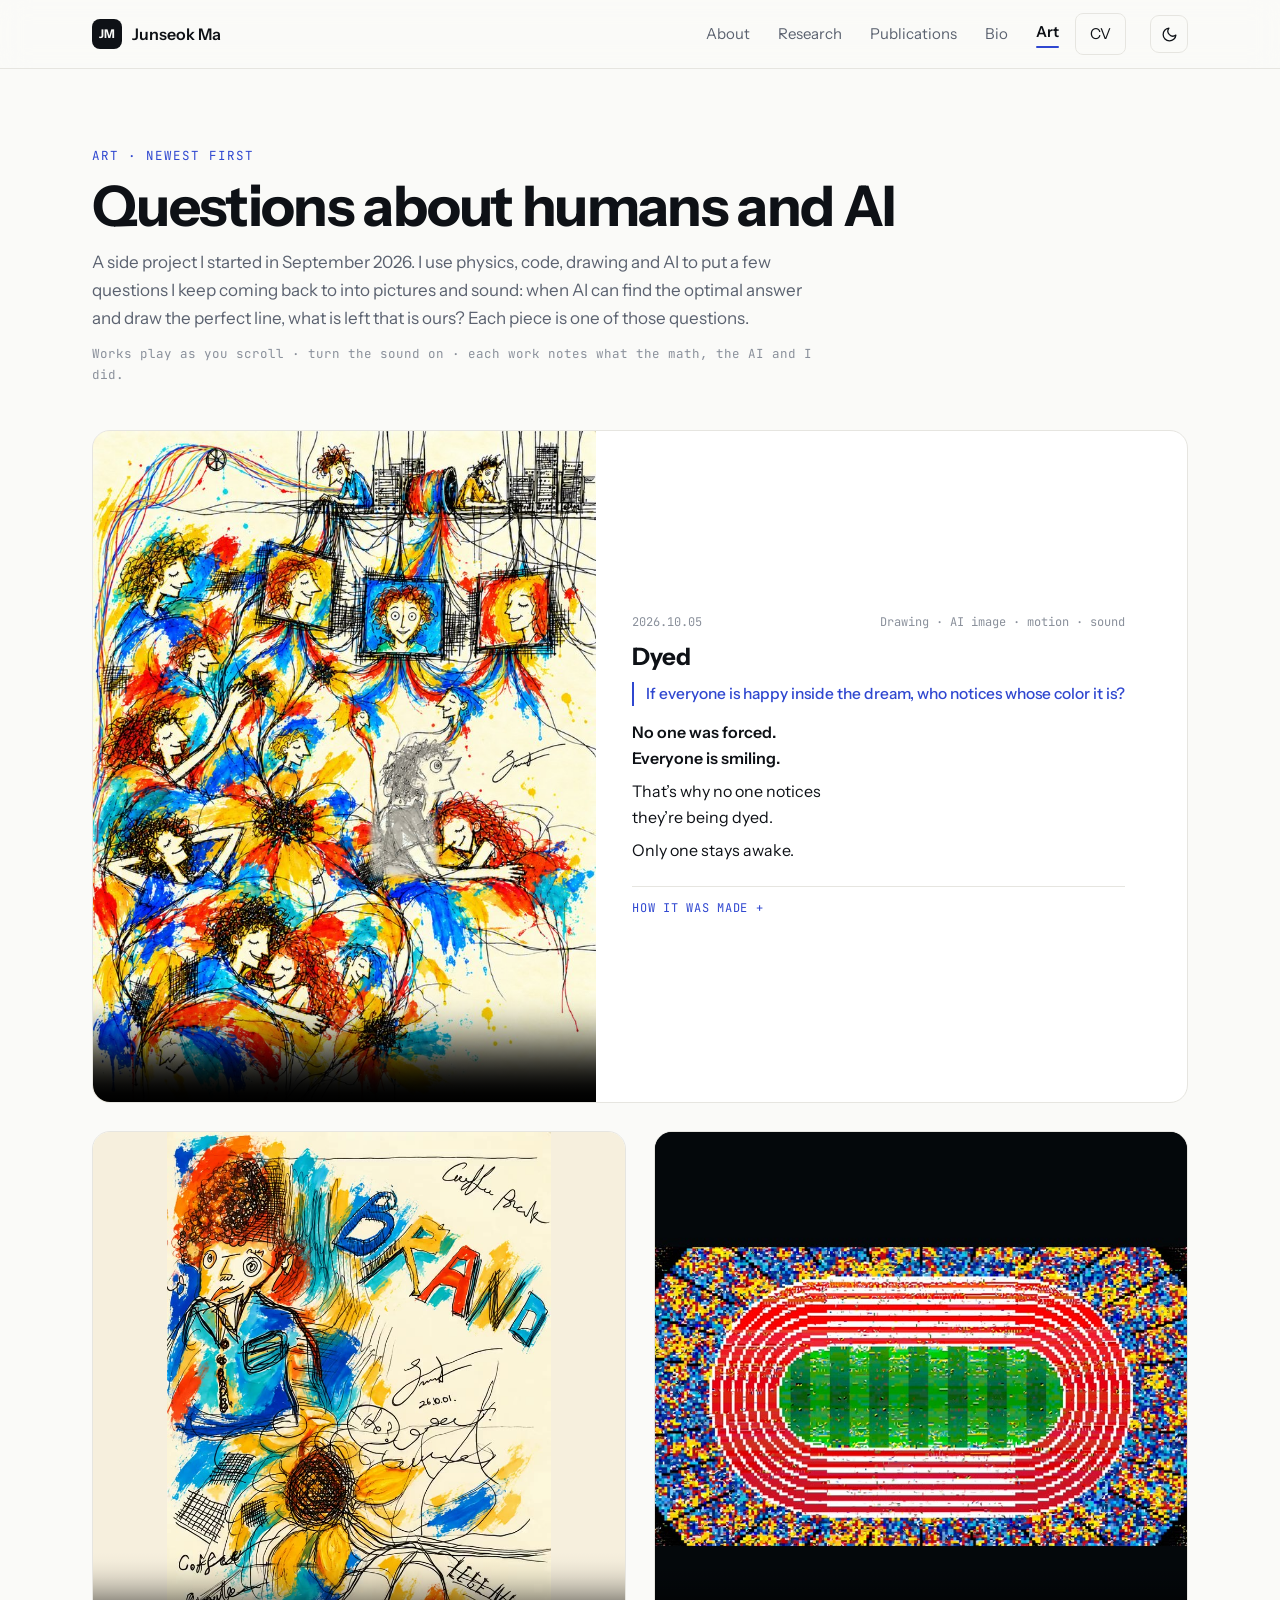
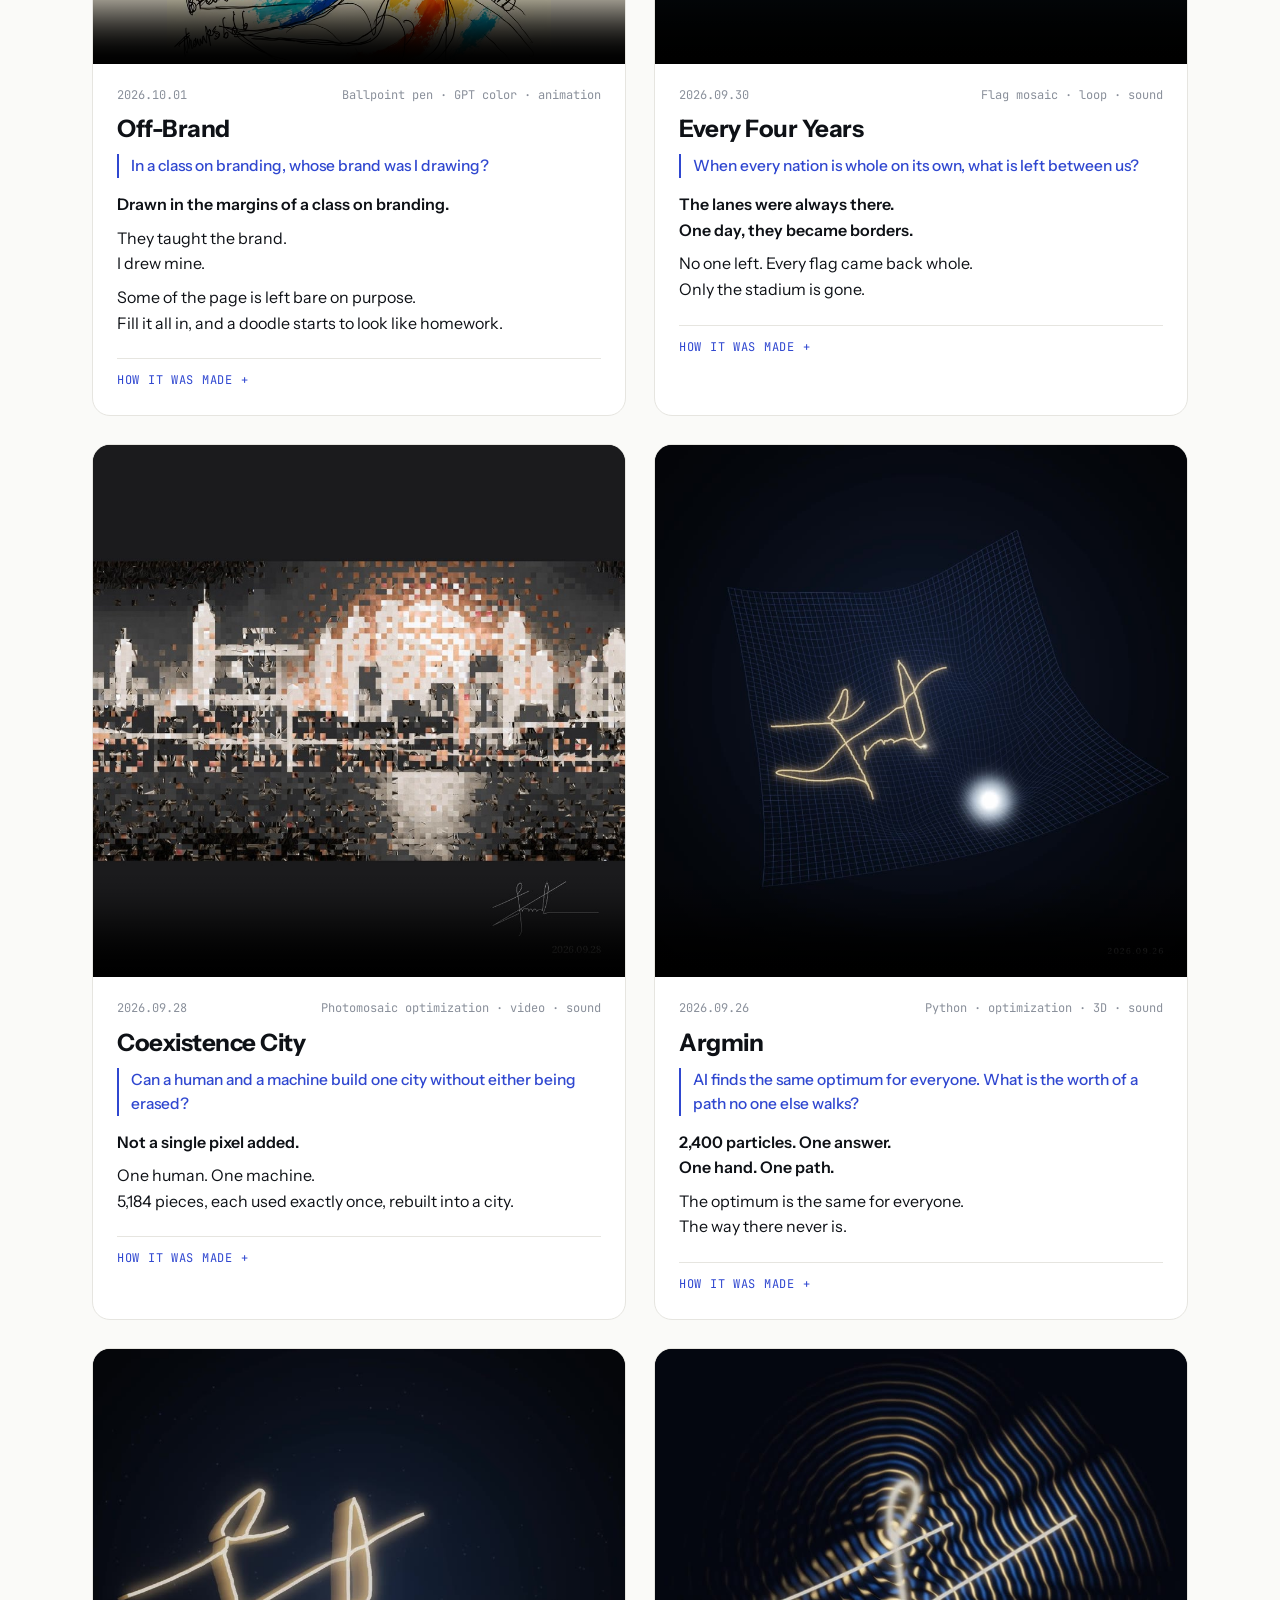
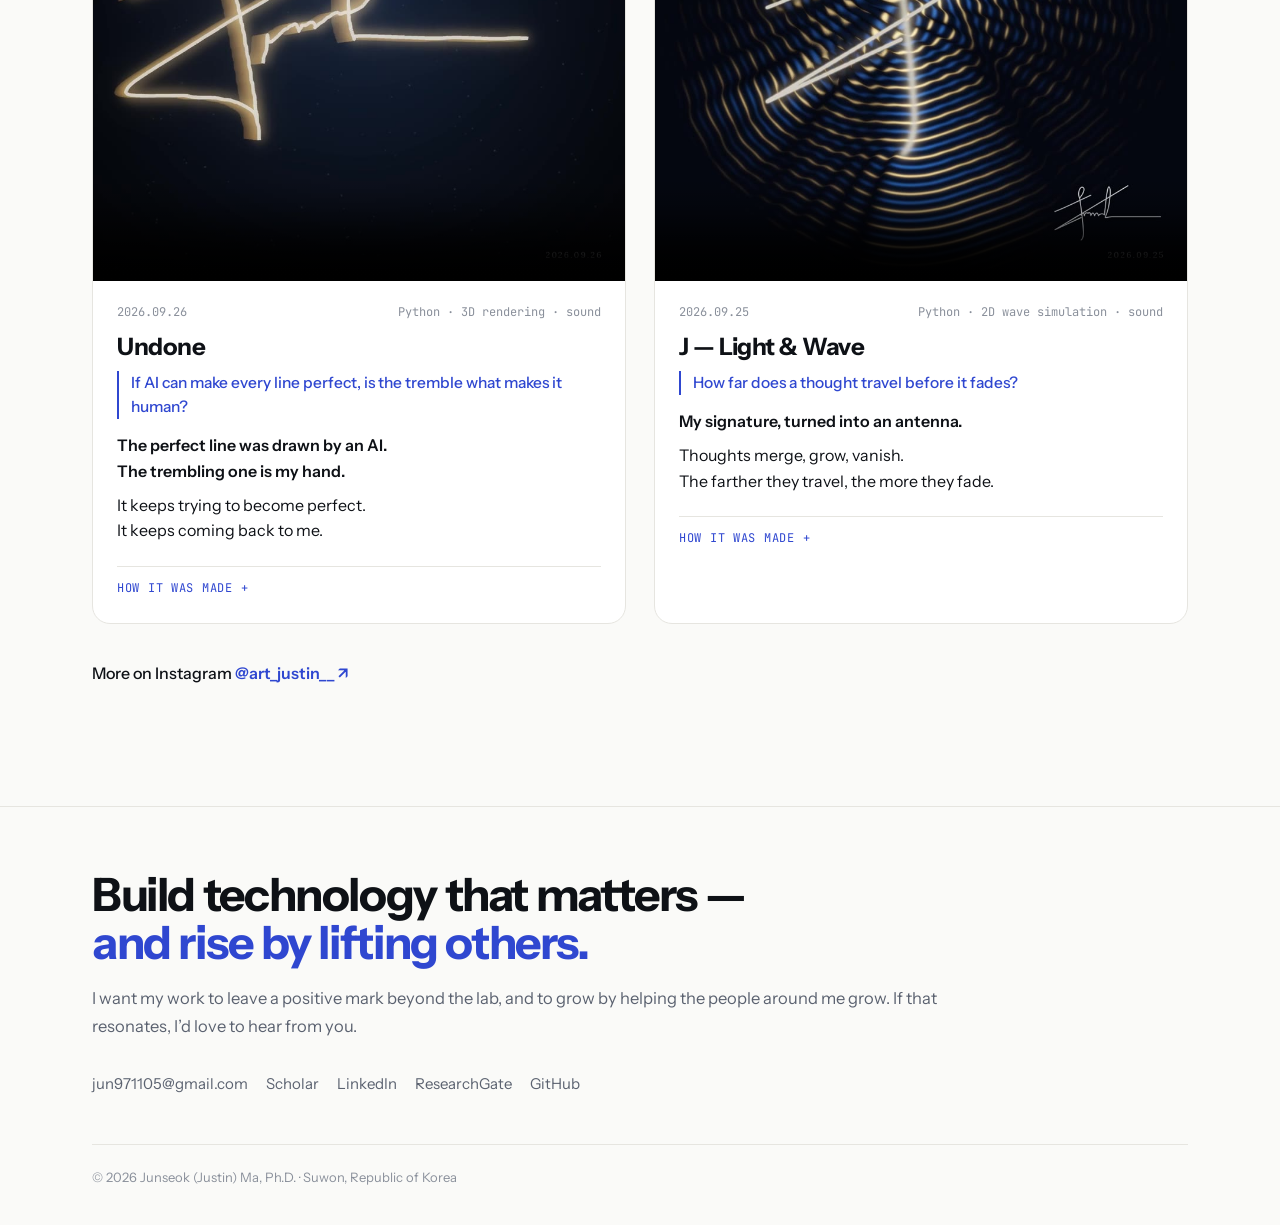
==== commit 20ffcc1e: "Research: dark framework panel with figure strips; map every paper to a frame; anchors on publicatio" ====
--- a/art.html
+++ b/art.html
@@ -8,7 +8,7 @@
   <link rel="preconnect" href="https://fonts.googleapis.com" />
   <link rel="preconnect" href="https://fonts.gstatic.com" crossorigin />
   <link href="https://fonts.googleapis.com/css2?family=Instrument+Sans:wght@400;500;600;700&family=JetBrains+Mono:wght@400;500&display=swap" rel="stylesheet" />
-  <link rel="stylesheet" href="/assets/css/site.css?v=20261024" />
+  <link rel="stylesheet" href="/assets/css/site.css?v=20261024b" />
   <script>try{var t=localStorage.getItem('theme');if(t)document.documentElement.setAttribute('data-theme',t);}catch(e){}</script>
   <!-- HEAD:END -->
   <title>Art — Junseok (Justin) Ma</title>
--- a/assets/css/site.css
+++ b/assets/css/site.css
@@ -688,3 +688,78 @@
   .fw-step { display: flex; }
   .fw-img { aspect-ratio: 16 / 10; border-right: 0; border-bottom: 1px solid var(--line); }
 }
+
+/* ---------- Research framework v2 (dark lab panel) ---------- */
+.fwx { padding-top: 64px; }
+.fwx-panel {
+  position: relative; overflow: hidden; border-radius: 24px; padding: 56px 52px 40px; color: #e8ecf6;
+  background:
+    radial-gradient(900px 420px at 85% -10%, rgba(95, 227, 255, 0.14), transparent 60%),
+    radial-gradient(700px 380px at -10% 110%, rgba(150, 132, 255, 0.16), transparent 60%),
+    linear-gradient(rgba(255,255,255,0.035) 1px, transparent 1px) 0 0 / 28px 28px,
+    linear-gradient(90deg, rgba(255,255,255,0.035) 1px, transparent 1px) 0 0 / 28px 28px,
+    #070a12;
+  border: 1px solid rgba(95, 227, 255, 0.18);
+  box-shadow: 0 30px 80px -40px rgba(30, 60, 200, 0.6);
+}
+.fwx-top { max-width: 760px; margin-bottom: 44px; }
+.fwx-eyebrow { font-family: var(--mono); font-size: 12px; letter-spacing: 0.14em; text-transform: uppercase; color: #5fe3ff; }
+.page .fwx-top h2 { margin: 10px 0 12px; padding: 0; border: 0; font-size: clamp(30px, 3.8vw, 46px); line-height: 1.08; letter-spacing: -0.03em; color: #fff; }
+.page .fwx-top p { margin: 0; font-size: 16.5px; line-height: 1.7; color: #aab3c5; }
+.fwx-chain { list-style: none; margin: 22px 0 0; padding: 0; display: flex; flex-wrap: wrap; gap: 8px; }
+.fwx-chain li { display: inline-flex; align-items: center; gap: 8px; padding: 6px 14px 6px 8px; border-radius: 999px; border: 1px solid rgba(95, 227, 255, 0.28); background: rgba(95, 227, 255, 0.06); font-size: 13.5px; font-weight: 500; color: #dfe6f5; }
+.fwx-chain li b { font-family: var(--mono); font-size: 11px; font-weight: 500; color: #070a12; background: #5fe3ff; border-radius: 999px; padding: 2px 7px; }
+.fwx-chain li + li::before { content: "→"; margin: 0 6px 0 -2px; color: #5fe3ff; opacity: .7; }
+
+.fwx-row { position: relative; display: grid; grid-template-columns: minmax(0, 1.15fr) minmax(0, 1fr); gap: 44px; align-items: start; padding: 40px 0; border-top: 1px solid rgba(255, 255, 255, 0.08); }
+.fwx-row.is-flip .fwx-media { order: 2; }
+.fwx-hero { position: relative; display: block; aspect-ratio: 16 / 9; border-radius: 14px; background: #fff; overflow: hidden; box-shadow: 0 0 0 1px rgba(95, 227, 255, 0.25), 0 24px 60px -30px rgba(95, 227, 255, 0.45); }
+.fwx-hero img { width: 100%; height: 100%; object-fit: contain; padding: 12px; transition: transform .5s ease; }
+.fwx-hero:hover img { transform: scale(1.03); }
+.fwx-hero.is-dark { background: #111; }
+.fwx-hero.is-dark img { padding: 0; }
+.fwx-hero .c { position: absolute; width: 14px; height: 14px; border-color: #5fe3ff; border-style: solid; border-width: 0; opacity: .9; pointer-events: none; }
+.fwx-hero .tl { top: 8px; left: 8px; border-top-width: 2px; border-left-width: 2px; }
+.fwx-hero .tr { top: 8px; right: 8px; border-top-width: 2px; border-right-width: 2px; }
+.fwx-hero .bl { bottom: 8px; left: 8px; border-bottom-width: 2px; border-left-width: 2px; }
+.fwx-hero .br { bottom: 8px; right: 8px; border-bottom-width: 2px; border-right-width: 2px; }
+.page .fwx-cap { margin: 10px 2px 14px; font-family: var(--mono); font-size: 11.5px; letter-spacing: 0.02em; color: #7f8aa0; }
+.fwx-strip { display: grid; grid-template-columns: repeat(3, minmax(0, 1fr)); gap: 10px; }
+.fwx-thumb { position: relative; display: block; aspect-ratio: 4 / 3; border-radius: 10px; overflow: hidden; background: #fff; box-shadow: 0 0 0 1px rgba(255, 255, 255, 0.12); }
+.fwx-thumb img { width: 100%; height: 100%; object-fit: contain; padding: 6px; transition: transform .4s ease; }
+.fwx-thumb.is-photo img { object-fit: cover; padding: 0; }
+.fwx-thumb span { position: absolute; left: 0; right: 0; bottom: 0; padding: 18px 8px 6px; font-size: 11px; line-height: 1.3; font-weight: 500; color: #fff; background: linear-gradient(transparent, rgba(5, 8, 15, 0.85)); }
+.fwx-thumb:hover img { transform: scale(1.06); }
+.fwx-thumb:hover { box-shadow: 0 0 0 1px #5fe3ff; }
+
+.fwx-head { display: flex; align-items: baseline; gap: 14px; }
+.fwx-n { font-family: var(--mono); font-size: 56px; line-height: 1; font-weight: 500; letter-spacing: -0.04em; background: linear-gradient(135deg, #5fe3ff, #9684ff); -webkit-background-clip: text; background-clip: text; color: transparent; }
+.fwx-k { font-family: var(--mono); font-size: 12px; letter-spacing: 0.12em; text-transform: uppercase; color: #5fe3ff; }
+.page .fwx-text h3 { margin: 14px 0 10px; font-size: 26px; line-height: 1.2; letter-spacing: -0.02em; color: #fff; }
+.page .fwx-text > p { margin: 0 0 22px; font-size: 15.5px; line-height: 1.7; color: #aab3c5; }
+.fwx-group { display: flex; flex-wrap: wrap; gap: 6px; margin-bottom: 14px; }
+.fwx-label { flex-basis: 100%; margin-bottom: 2px; font-family: var(--mono); font-size: 11px; letter-spacing: 0.1em; text-transform: uppercase; color: #7f8aa0; }
+.fwx-chip { display: inline-flex; align-items: center; gap: 7px; padding: 5px 11px 5px 6px; border-radius: 8px; font-size: 12.5px; line-height: 1.3; color: #dfe6f5; background: rgba(255, 255, 255, 0.05); border: 1px solid rgba(255, 255, 255, 0.12); transition: border-color .15s, background .15s, transform .15s; }
+.fwx-chip b { font-family: var(--mono); font-size: 11px; font-weight: 500; color: #5fe3ff; background: rgba(95, 227, 255, 0.1); border-radius: 5px; padding: 1px 5px; }
+.fwx-chip:hover { color: #fff; border-color: #5fe3ff; background: rgba(95, 227, 255, 0.1); transform: translateY(-1px); }
+.fwx-chip.is-review { border-style: dashed; }
+.fwx-chip.is-other b { color: #c9b8ff; background: rgba(150, 132, 255, 0.14); }
+.fwx-beyond { display: flex; flex-wrap: wrap; align-items: center; gap: 6px 8px; margin: 0 !important; max-width: none !important; padding-top: 22px; border-top: 1px solid rgba(255, 255, 255, 0.08); }
+.fwx-beyond .fwx-label { flex-basis: auto; margin: 0 8px 0 0; }
+.fwx-note { margin-left: auto; font-family: var(--mono); font-size: 11px; color: #6b768c; }
+@media (max-width: 980px) {
+  .fwx-panel { padding: 40px 28px 28px; }
+  .fwx-row { grid-template-columns: 1fr; gap: 24px; }
+  .fwx-row.is-flip .fwx-media { order: 0; }
+}
+@media (max-width: 720px) {
+  .fwx-panel { margin: 0 -8px; padding: 32px 18px 22px; border-radius: 18px; }
+  .fwx-strip { gap: 6px; }
+  .fwx-thumb span { font-size: 9.5px; padding: 14px 5px 4px; }
+  .fwx-n { font-size: 44px; }
+  .page .fwx-text h3 { font-size: 22px; }
+  .fwx-note { margin-left: 0; flex-basis: 100%; }
+}
+/* publication anchors from the framework */
+.pubcard { scroll-margin-top: 140px; }
+.pubcard:target { border-color: var(--accent); box-shadow: 0 0 0 3px var(--accent-soft), 0 10px 30px -12px rgba(47, 71, 208, 0.45); }
